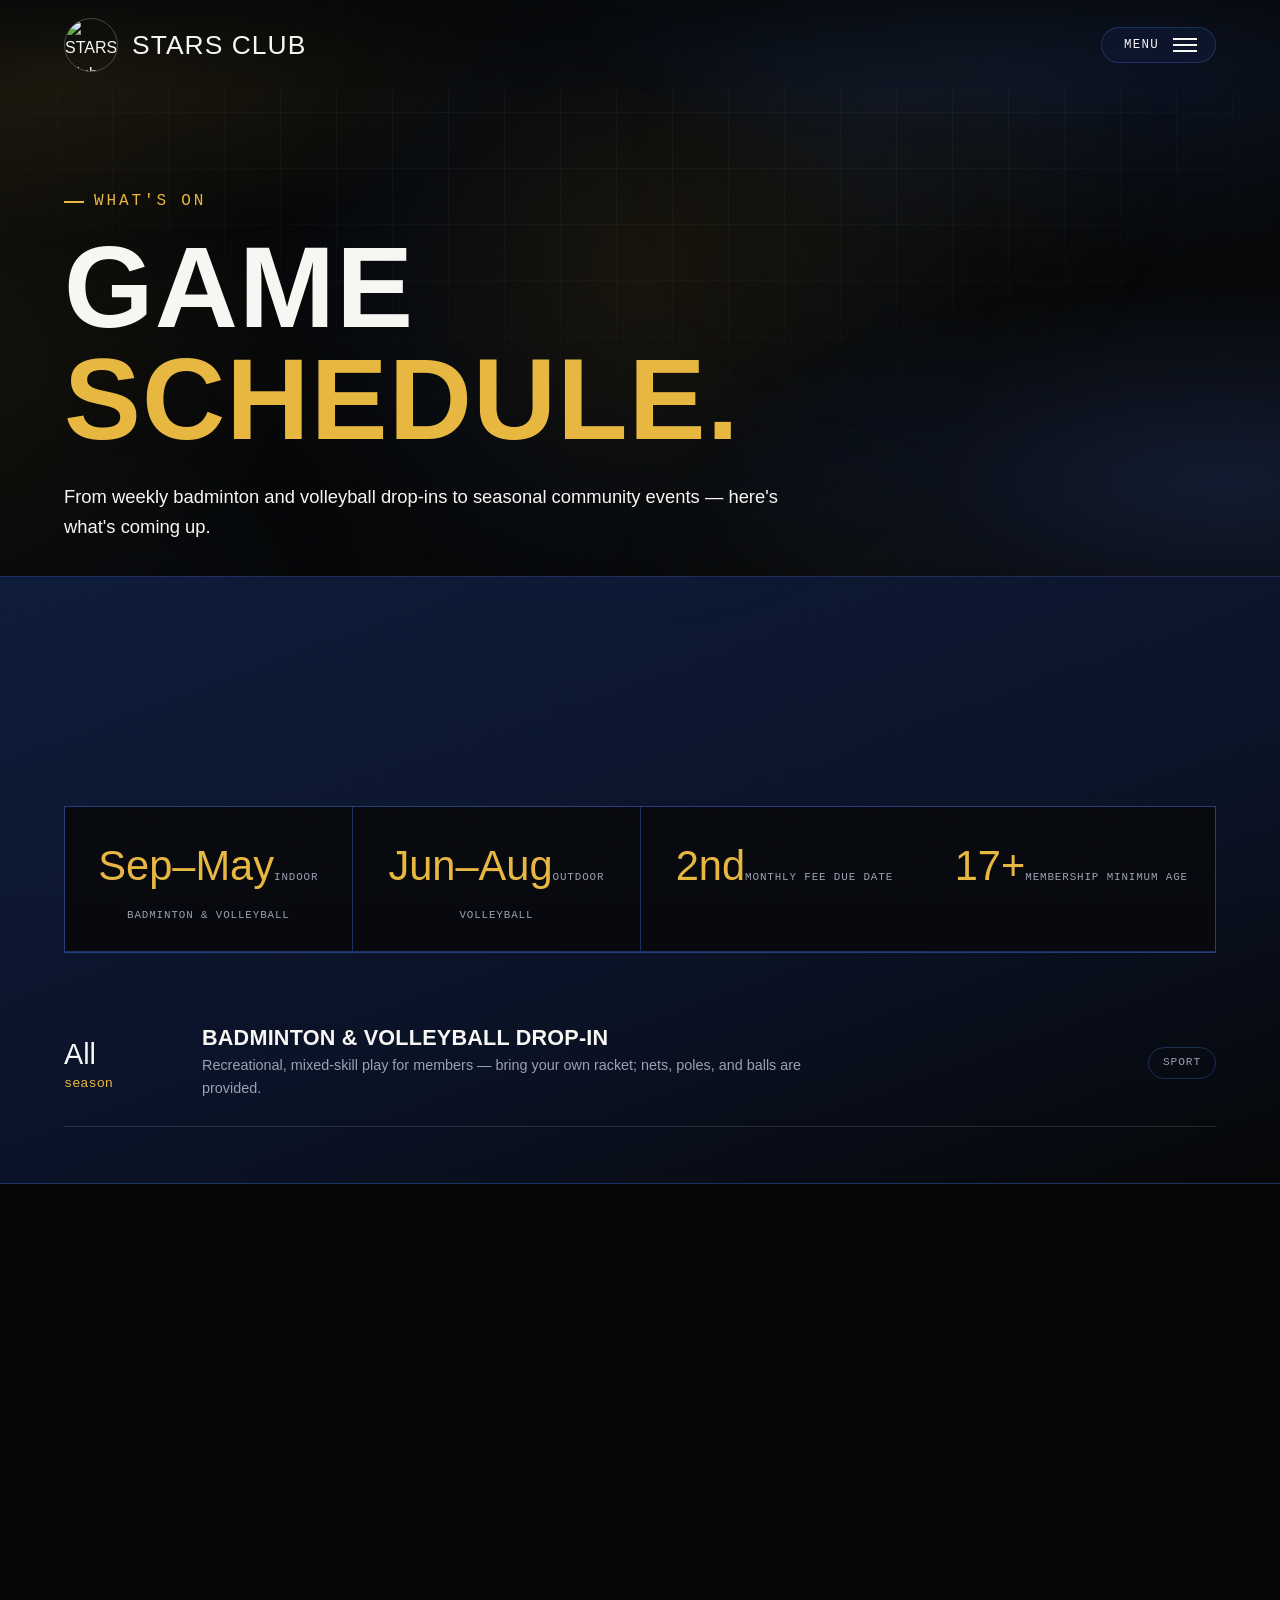
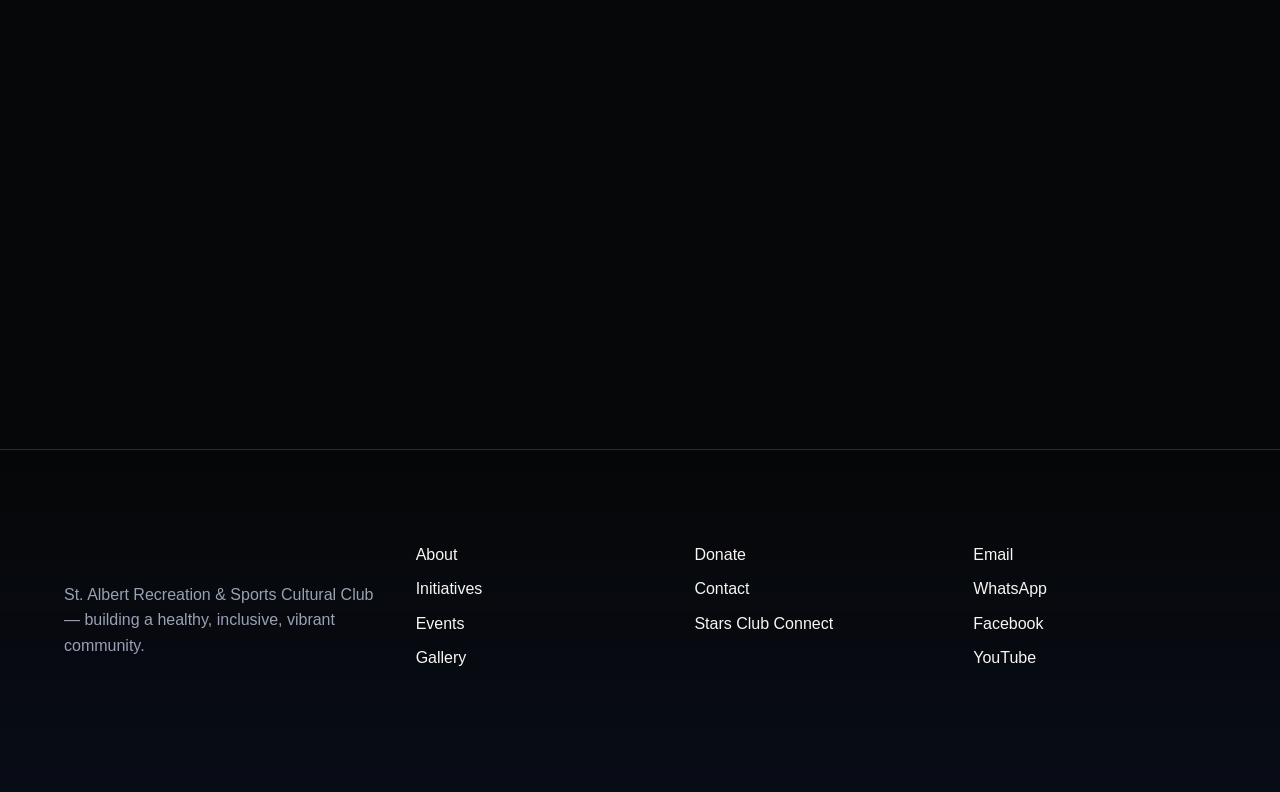
==== events.html @ dd46bbe1 "Initial commit" ====
﻿<!DOCTYPE html>
<html lang="en">

<head>
  <meta charset="UTF-8" />
  <meta name="viewport" content="width=device-width, initial-scale=1.0" />
  <!-- ── Security headers ──────────────────────────────────── -->
  <meta http-equiv="Content-Security-Policy"
    content="default-src 'self';
             script-src 'self' https://cdn.jsdelivr.net;
             style-src 'self' 'unsafe-inline' https://fonts.googleapis.com;
             font-src https://fonts.gstatic.com;
             img-src 'self' data: https://static.wixstatic.com https://lh3.googleusercontent.com https://drive.google.com https://*.googleusercontent.com;
             connect-src 'self' https://docs.google.com https://formspree.io;
             frame-src 'none';
             frame-ancestors 'none';
             base-uri 'self';
             form-action 'self' https://formspree.io;">
  <meta http-equiv="X-Frame-Options" content="DENY">
  <meta name="referrer" content="strict-origin-when-cross-origin">
  <!-- ─────────────────────────────────────────────────────── -->

  <title>Events — STARS Club</title>
  <link rel="preconnect" href="https://fonts.googleapis.com">
  <link rel="preconnect" href="https://fonts.gstatic.com" crossorigin>
  <link
    href="https://fonts.googleapis.com/css2?family=Big+Shoulders+Display:wght@600;700;800&family=Inter:wght@400;500;600&family=JetBrains+Mono:wght@400;500&display=swap"
    rel="stylesheet">
  <link rel="icon" type="image/png"
    href="https://static.wixstatic.com/media/9c6945_8895c32d035f41459816a5f707f67765~mv2.png">
  <link rel="stylesheet" href="css/style.css">
</head>

<body>

  <div class="page-transition-overlay"></div>
  <div class="page-curtain"></div>
  <div class="floating-orbs">
    <div class="orb orb--1"></div>
    <div class="orb orb--2"></div>
    <div class="orb orb--3"></div>
  </div>
  <div class="grain-overlay"></div>
  <div class="cursor-spotlight"></div>
  <div class="scroll-progress"></div>
  <div class="cursor-dot"></div>
  <button class="back-to-top" aria-label="Back to top">↑</button>

  <header class="site-header">
    <a href="index.html" class="brand">
      <img src="https://static.wixstatic.com/media/9c6945_8895c32d035f41459816a5f707f67765~mv2.png"
        alt="STARS Club logo">
      <span class="word">STARS CLUB</span>
    </a>
    <button class="menu-toggle" aria-label="Open menu">
      Menu
      <span class="burger"><span></span><span></span><span></span></span>
    </button>
  </header>

  <nav class="nav-overlay">
  <ul class="nav-list">
    <li><a href="index.html">Home</a></li>
    <li><a href="about.html">About</a></li>
    <li><a href="initiatives.html">Initiatives</a></li>
    <li><a href="donate.html">Donate</a></li>
    <li><a href="events.html">Events</a></li>
    <li><a href="gallery.html">Gallery</a></li>
    <li><a href="contact.html">Contact</a></li>
  </ul>
  <div class="nav-meta">
    <a href="mailto:info@starsclub.ca">info@starsclub.ca</a>
    <a href="tel:+15874085168">+1 587 408 5168</a>
    <a href="https://www.facebook.com/profile.php?id=61584946760183" target="_blank" rel="noopener noreferrer">Facebook</a>
    <a href="https://www.youtube.com/@St.AlbertRecreationSportsCultu" target="_blank" rel="noopener noreferrer">YouTube</a>
  </div>
  <div class="brand-mark">
    <img src="https://static.wixstatic.com/media/9c6945_8895c32d035f41459816a5f707f67765~mv2.png" alt="STARS Club logo">
    <span class="eyebrow">St. Albert, Alberta</span>
  </div>
</nav>

  <main>
    <section class="hero hero--inner" data-label="What's on">
      <canvas class="hero-canvas" data-density="0.5"></canvas>
      <img class="hero-watermark is-logo"
        src="https://static.wixstatic.com/media/9c6945_8895c32d035f41459816a5f707f67765~mv2.png" alt="">
      <div class="hero-content">
        <span class="eyebrow">What's on</span>
        <h1><span class="line">Game</span><span class="line accent-text">schedule.</span></h1>
        <p class="lead">From weekly badminton and volleyball drop-ins to seasonal community events — here's what's
          coming up.</p>
      </div>
    </section>

    <section class="bg-elev tight" data-label="Upcoming">
      <div class="section-head reveal">
        <span class="eyebrow">Upcoming</span>
        <h2>Mark your calendar.</h2>
        <a href="https://4ac7b064-e949-4015-a74d-6b36f08e4e99.filesusr.com/ugd/9c6945_e99103ea51984dc1bb5b4daa3bb9b5dc.pdf"
          target="_blank" rel="noopener noreferrer" class="btn">Full schedule (PDF) <span class="arrow">→</span></a>
      </div>
      
      <div class="countdown-strip reveal-stagger">
        <div class="cd-box"><span class="cd-num">Sep–May</span><span class="cd-label">Indoor badminton &amp;
            volleyball</span></div>
        <div class="cd-box"><span class="cd-num">Jun–Aug</span><span class="cd-label">Outdoor volleyball</span></div>
        <div class="cd-box"><span class="cd-num">2nd</span><span class="cd-label">Monthly fee due date</span></div>
        <div class="cd-box"><span class="cd-num">17+</span><span class="cd-label">Membership minimum age</span></div>
      </div>

      <div class="inner" style="margin-top:48px;">
        <!--
        EVENTS ARE LOADED FROM A GOOGLE SHEET — edit the sheet, the site updates.
        See README.md "Editable events spreadsheet" section for full setup steps.
        Sheet columns (in order): DateBig | DateSmall | Title | Description | Category
      -->
        <div id="events-list" class="reveal-stagger">
          <div class="event-row">
            <div class="event-date"><span class="day">All</span>season</div>
            <div>
              <h3>Badminton &amp; Volleyball Drop-In</h3>
              <p>Recreational, mixed-skill play for members — bring your own racket; nets, poles, and balls are
                provided.</p>
            </div>
            <span class="event-tag">Sport</span>
          </div>
        </div>
        <p id="events-status" class="form-status" style="margin-top:18px;"></p>
      </div>

    </section>

    <section data-label="Stay in the loop">
      <div class="split">
        <div class="media-frame media-reveal tilt reveal">
          <img src="https://static.wixstatic.com/media/9c6945_187c951853fb4963a025508d4b4616e0~mv2.jpeg"
            alt="STARS Club sports event">
        </div>
        <div class="reveal">
          <span class="eyebrow">Stay in the loop</span>
          <h2 style="margin-top:18px;">Never miss<br>a game.</h2>
          <p style="margin-top:20px;" class="lead">Fees, schedules, and registration details are published as they're
            confirmed — check the full schedule or follow us on Facebook for live updates.</p>
          <div style="margin-top:28px; display:flex; gap:16px; flex-wrap:wrap;">
            <a href="about.html#fees" class="btn btn-solid">See fees &amp; membership <span class="arrow">→</span></a>
            <a href="https://www.facebook.com/profile.php?id=61584946760183" target="_blank" rel="noopener noreferrer"
              class="btn">Follow on Facebook <span class="arrow">→</span></a>
          </div>
        </div>
      </div>
    </section>
  </main>

  <footer>
    <div class="footer-grid">
      <div>
        <div class="brand footer-reveal" style="margin-bottom:14px;">
          <img src="https://static.wixstatic.com/media/9c6945_8895c32d035f41459816a5f707f67765~mv2.png"
            alt="STARS Club logo">
          <span class="word">STARS CLUB</span>
        </div>
        <p>St. Albert Recreation &amp; Sports Cultural Club — building a healthy, inclusive, vibrant community.</p>
      </div>
      <div>
        <h4 class="footer-reveal">Site</h4>
        <ul>
          <li><a href="about.html">About</a></li>
          <li><a href="initiatives.html">Initiatives</a></li>
          <li><a href="events.html">Events</a></li>
          <li><a href="gallery.html">Gallery</a></li>
        </ul>
      </div>
      <div>
        <h4 class="footer-reveal">Get involved</h4>
        <ul>
          <li><a href="donate.html">Donate</a></li>
          <li><a href="contact.html">Contact</a></li>
          <li><a href="https://stars-club-link.base44.app" target="_blank" rel="noopener noreferrer">Stars Club Connect</a></li>
        </ul>
      </div>
      <div>
        <h4 class="footer-reveal">Connect</h4>
        <ul>
          <li><a href="mailto:info@starsclub.ca">Email</a></li>
          <li><a href="tel:+15874085168">WhatsApp</a></li>
          <li><a href="https://www.facebook.com/profile.php?id=61584946760183" target="_blank"
              rel="noopener">Facebook</a></li>
          <li><a href="https://www.youtube.com/@St.AlbertRecreationSportsCultu" target="_blank"
              rel="noopener">YouTube</a></li>
        </ul>
      </div>
    </div>
    <div class="footer-bottom footer-reveal">
      <span>© 2026 St. Albert Recreation &amp; Sports Cultural Club</span>
      <span>St. Albert, Alberta, Canada</span>
    </div>
  </footer>

  <script>
    // Paste your published Google Sheet CSV link below (see README.md → "Editable events spreadsheet").
    // Leave as-is to keep showing the fallback event row above.
    window.STARS_EVENTS_SHEET_URL = "https://docs.google.com/spreadsheets/d/e/2PACX-1vQun-96yXEDEwGLpaXIphYFyGJnyQ2bVt5nSdj1aZ6SAVTwkXtxc_KsiTAFc85SZOnJFDtn1hUgkBwR/pub?gid=1237790182&single=true&output=csv";
  </script>
  <script src="https://cdn.jsdelivr.net/npm/gsap@3.12.5/dist/gsap.min.js" integrity="sha384-g4NTh/Iv5PPU4xPyhEWqPcwtNXOvdaDI8LLnyYfyNZOjKJeYQyjzQ9X5275eBjpt" crossorigin="anonymous"></script>
  <script src="https://cdn.jsdelivr.net/npm/gsap@3.12.5/dist/ScrollTrigger.min.js" integrity="sha384-Z3REaz79l2IaAZqJsSABtTbhjgOUYyV3p90XNnAPCSHg3EMTz1fouunq9WZRtj3d" crossorigin="anonymous"></script>
  <script src="js/main.js"></script>
</body>

</html>
---- css/style.css ----
/* ==========================================================================
   STARS CLUB — design tokens (black / white / navy / gold)
   Apple/Monogrid-inspired interactive overhaul v7 — GSAP edition
   ========================================================================== */
:root {
  --bg: #060708;
  --navy: #0e1b3a;
  --navy-2: #142a57;
  --navy-light: #2c4a8c;
  --white: #f7f6f2;
  --text: #f7f6f2;
  --text-muted: #9aa1b3;
  --accent: #e7b740;
  --accent-soft: #f3d589;
  --accent-dim: #7a5d20;
  --border: rgba(247, 246, 242, 0.12);
  --border-strong: rgba(247, 246, 242, 0.24);
  --border-navy: rgba(44, 74, 140, 0.55);

  --font-display: "Big Shoulders Display", sans-serif;
  --font-body: "Inter", sans-serif;
  --font-mono: "JetBrains Mono", monospace;

  --container: 1280px;
  --gutter: clamp(20px, 5vw, 64px);
  --ease: cubic-bezier(0.16, 1, 0.3, 1);
  --ease-smooth: cubic-bezier(0.25, 0.1, 0.25, 1);
  --ease-out-expo: cubic-bezier(0.19, 1, 0.22, 1);
}

* { margin: 0; padding: 0; box-sizing: border-box; }

html { scroll-behavior: smooth; }

@media (prefers-reduced-motion: reduce) {
  html { scroll-behavior: auto; }
  * { animation-duration: 0.001ms !important; animation-iteration-count: 1 !important; transition-duration: 0.001ms !important; }
}

body {
  background:
    radial-gradient(ellipse 900px 600px at 85% -10%, rgba(20, 42, 87, 0.55), transparent 60%),
    radial-gradient(ellipse 700px 500px at -10% 40%, rgba(231, 183, 64, 0.07), transparent 60%),
    var(--bg);
  background-attachment: fixed;
  color: var(--text);
  font-family: var(--font-body);
  font-size: 16px;
  line-height: 1.6;
  -webkit-font-smoothing: antialiased;
  overflow-x: hidden;
  position: relative;
}

body::before {
  content: "";
  position: fixed;
  inset: 0;
  z-index: 0;
  pointer-events: none;
  background-image:
    linear-gradient(rgba(247,246,242,0.035) 1px, transparent 1px),
    linear-gradient(90deg, rgba(247,246,242,0.035) 1px, transparent 1px);
  background-size: 56px 56px;
  mask-image: radial-gradient(ellipse 80% 60% at 50% 0%, black 40%, transparent 90%);
}

img { max-width: 100%; display: block; }
a { color: inherit; text-decoration: none; }
::selection { background: var(--accent); color: #1a1300; }
:focus-visible { outline: 2px solid var(--accent); outline-offset: 3px; }

.container { max-width: var(--container); margin: 0 auto; padding: 0 var(--gutter); }

.eyebrow {
  font-family: var(--font-mono);
  font-size: 1rem;
  letter-spacing: 0.18em;
  text-transform: uppercase;
  color: var(--accent);
  display: inline-flex;
  align-items: center;
  gap: 10px;
}
.eyebrow::before { content: ""; width: 20px; height: 2px; background: var(--accent); }

h1, h2, h3, h4 {
  font-family: var(--font-display);
  font-weight: 700;
  text-transform: uppercase;
  letter-spacing: 0.01em;
  line-height: 0.98;
}
h1 { font-size: clamp(3rem, 9vw, 7.5rem); }
h2 { font-size: clamp(2.2rem, 6vw, 4rem); }
h3 { font-size: clamp(1.4rem, 3vw, 2rem); }

p { color: var(--text-muted); max-width: 640px; }
p.lead { color: var(--text); font-size: 1.15rem; max-width: 720px; }

/* ==========================================================================
   Page Curtain — cinematic load reveal
   ========================================================================== */
.page-curtain {
  position: fixed;
  inset: 0;
  z-index: 10000;
  background: var(--bg);
  pointer-events: none;
  transform-origin: top;
  animation: curtainReveal 1.2s var(--ease-out-expo) 0.15s forwards;
}
.page-curtain::after {
  content: "";
  position: absolute;
  bottom: 0;
  left: 0;
  right: 0;
  height: 120px;
  background: linear-gradient(to top, var(--accent), transparent);
  opacity: 0.15;
}
@keyframes curtainReveal {
  0% { clip-path: inset(0 0 0 0); }
  100% { clip-path: inset(0 0 100% 0); }
}

/* ==========================================================================
   Floating ambient orbs
   ========================================================================== */
.floating-orbs {
  position: fixed;
  inset: 0;
  z-index: 0;
  pointer-events: none;
  overflow: hidden;
}
.orb {
  position: absolute;
  border-radius: 50%;
  filter: blur(80px);
  opacity: 0.06;
  will-change: transform;
  animation: orbFloat 20s ease-in-out infinite alternate;
}
.orb--1 {
  width: 500px; height: 500px;
  background: radial-gradient(circle, var(--accent), transparent 70%);
  top: -10%; right: 10%;
  animation-duration: 25s;
}
.orb--2 {
  width: 400px; height: 400px;
  background: radial-gradient(circle, var(--navy-light), transparent 70%);
  bottom: 10%; left: -5%;
  animation-duration: 30s;
  animation-delay: -5s;
}
.orb--3 {
  width: 350px; height: 350px;
  background: radial-gradient(circle, var(--accent-soft), transparent 70%);
  top: 50%; left: 50%;
  animation-duration: 22s;
  animation-delay: -10s;
}
@keyframes orbFloat {
  0% { transform: translate(0, 0) scale(1); }
  25% { transform: translate(30px, -40px) scale(1.1); }
  50% { transform: translate(-20px, 20px) scale(0.95); }
  75% { transform: translate(40px, 10px) scale(1.05); }
  100% { transform: translate(-10px, -30px) scale(1); }
}

/* ==========================================================================
   Buttons
   ========================================================================== */
.btn {
  font-family: var(--font-mono);
  font-size: 0.8rem;
  letter-spacing: 0.06em;
  text-transform: uppercase;
  display: inline-flex;
  align-items: center;
  gap: 12px;
  padding: 16px 28px;
  border: 1px solid var(--border-strong);
  border-radius: 999px;
  color: var(--text);
  position: relative;
  overflow: hidden;
  transition: border-color 0.3s var(--ease), color 0.3s var(--ease), transform 0.2s var(--ease), box-shadow 0.4s var(--ease);
  will-change: transform;
}
.btn::before {
  content: "";
  position: absolute;
  inset: 0;
  background: var(--accent);
  transform: translateY(101%);
  transition: transform 0.35s var(--ease);
  z-index: -1;
}
.btn:hover { color: #1a1300; border-color: var(--accent); box-shadow: 0 0 30px rgba(231, 183, 64, 0.15); }
.btn:hover::before { transform: translateY(0); }
.btn .arrow { transition: transform 0.3s var(--ease); }
.btn:hover .arrow { transform: translateX(4px); }

.btn-solid { background: var(--accent); color: #1a1300; border-color: var(--accent); }
.btn-solid::before { background: var(--white); }
.btn-solid:hover { color: var(--bg); }

.btn-navy { background: var(--navy-2); border-color: var(--navy-light); color: var(--white); }
.btn-navy::before { background: var(--accent); }
.btn-navy:hover { color: #1a1300; border-color: var(--accent); }

/* ==========================================================================
   Scroll progress bar
   ========================================================================== */
.scroll-progress {
  position: fixed;
  top: 0; left: 0;
  height: 3px;
  width: 0%;
  background: linear-gradient(90deg, var(--navy-light), var(--accent));
  z-index: 200;
  transition: width 0.1s linear;
}

/* ==========================================================================
   Header / nav
   ========================================================================== */
.site-header {
  position: fixed;
  top: 0; left: 0; right: 0;
  z-index: 100;
  display: flex;
  align-items: center;
  justify-content: space-between;
  padding: 18px var(--gutter);
  background: linear-gradient(to bottom, rgba(6,7,8,0.75), transparent);
  backdrop-filter: blur(6px);
}

.brand { display: flex; align-items: center; gap: 14px; }
.brand img {
  width: 54px; height: 54px;
  border-radius: 50%;
  border: 1px solid var(--border-strong);
  transition: transform 0.6s var(--ease), border-color 0.3s var(--ease);
}
.brand:hover img { transform: rotate(25deg); border-color: var(--accent); }
.brand .word {
  font-family: var(--font-display);
  font-size: 1.65rem;
  letter-spacing: 0.04em;
  display: flex;
  align-items: baseline;
  gap: 6px;
}
.brand .dot { color: var(--accent); }

.menu-toggle {
  font-family: var(--font-mono);
  font-size: 0.78rem;
  letter-spacing: 0.1em;
  text-transform: uppercase;
  background: rgba(14,27,58,0.5);
  border: 1px solid var(--border-navy);
  border-radius: 999px;
  color: var(--text);
  display: flex;
  align-items: center;
  gap: 14px;
  cursor: pointer;
  padding: 10px 18px 10px 22px;
  transition: border-color 0.3s var(--ease), background 0.3s var(--ease);
}
.menu-toggle:hover { border-color: var(--accent); background: rgba(231,183,64,0.08); }
.menu-toggle .burger { width: 24px; height: 14px; position: relative; }
.menu-toggle .burger span {
  position: absolute; left: 0; width: 100%; height: 1.5px;
  background: var(--text);
  transition: transform 0.35s var(--ease), opacity 0.3s var(--ease), top 0.3s var(--ease);
}
.menu-toggle .burger span:nth-child(1) { top: 0; }
.menu-toggle .burger span:nth-child(2) { top: 6px; }
.menu-toggle .burger span:nth-child(3) { top: 12px; }
.nav-open .menu-toggle .burger span:nth-child(1) { top: 6px; transform: rotate(45deg); }
.nav-open .menu-toggle .burger span:nth-child(2) { opacity: 0; }
.nav-open .menu-toggle .burger span:nth-child(3) { top: 6px; transform: rotate(-45deg); }

.nav-overlay {
  position: fixed;
  inset: 0;
  z-index: 90;
  background:
    radial-gradient(ellipse 800px 600px at 80% 0%, rgba(44,74,140,0.4), transparent 60%),
    var(--bg);
  display: flex;
  flex-direction: column;
  justify-content: center;
  padding: var(--gutter);
  clip-path: circle(0% at calc(100% - 50px) 50px);
  transition: clip-path 0.6s var(--ease);
  pointer-events: none;
}
.nav-open .nav-overlay { clip-path: circle(150% at calc(100% - 50px) 50px); pointer-events: auto; }

.nav-overlay .brand-mark {
  position: absolute;
  bottom: var(--gutter);
  left: var(--gutter);
  display: flex;
  align-items: center;
  gap: 14px;
  opacity: 0;
  transition: opacity 0.5s var(--ease) 0.3s;
}
.nav-open .nav-overlay .brand-mark { opacity: 0.7; }
.nav-overlay .brand-mark img { width: 54px; height: 54px; border-radius: 50%; border: 1px solid var(--border-navy); }

.nav-list { list-style: none; }
.nav-list li { overflow: hidden; }
.nav-list a {
  font-family: var(--font-display);
  font-size: clamp(2.2rem, 7.5vw, 5rem);
  text-transform: uppercase;
  display: inline-flex;
  align-items: center;
  gap: 20px;
  padding: 5px 0;
  color: var(--text-muted);
  transform: translateY(110%);
  transition: transform 0.55s var(--ease), color 0.3s var(--ease);
  position: relative;
}
/* Smooth underline wipe on nav hover */
.nav-list a::after {
  content: "";
  position: absolute;
  bottom: 0;
  left: 0;
  width: 100%;
  height: 3px;
  background: var(--accent);
  transform: scaleX(0);
  transform-origin: left;
  transition: transform 0.4s var(--ease);
}
.nav-list a:hover::after { transform: scaleX(1); }
.nav-open .nav-list a { transform: translateY(0); }
.nav-list a:hover, .nav-list a.active { color: var(--accent); }
.nav-list a .num { font-family: var(--font-mono); font-size: 0.85rem; color: var(--navy-light); }
.nav-list li:nth-child(1) a { transition-delay: 0.05s; }
.nav-list li:nth-child(2) a { transition-delay: 0.1s; }
.nav-list li:nth-child(3) a { transition-delay: 0.15s; }
.nav-list li:nth-child(4) a { transition-delay: 0.2s; }
.nav-list li:nth-child(5) a { transition-delay: 0.25s; }
.nav-list li:nth-child(6) a { transition-delay: 0.3s; }
.nav-list li:nth-child(7) a { transition-delay: 0.35s; }

.nav-meta {
  margin-top: 40px;
  display: flex;
  flex-wrap: wrap;
  gap: 30px;
  font-family: var(--font-mono);
  font-size: 0.8rem;
  color: var(--text-muted);
  opacity: 0;
  transition: opacity 0.4s var(--ease) 0.4s;
}
.nav-open .nav-meta { opacity: 1; }
.nav-meta a:hover { color: var(--accent); }

/* ==========================================================================
   Hero / canvas
   ========================================================================== */
.hero {
  position: relative;
  min-height: 100vh;
  display: flex;
  flex-direction: column;
  justify-content: center;
  padding: 130px var(--gutter) 0;
  overflow: hidden;
}
.hero.hero--inner { min-height: 64vh; padding-top: 150px; }

.hero::before {
  content: ""; position: absolute; inset: -10%; z-index: 0; pointer-events: none;
  background:
    radial-gradient(46% 38% at 12% 18%, rgba(231,183,64,0.10), transparent 70%),
    radial-gradient(50% 42% at 88% 78%, rgba(44,74,140,0.30), transparent 70%),
    radial-gradient(38% 30% at 70% 8%, rgba(20,42,87,0.28), transparent 70%);
  animation: meshDrift 26s ease-in-out infinite alternate;
}
@keyframes meshDrift {
  0% { transform: translate3d(0,0,0) scale(1); }
  100% { transform: translate3d(-2%, 1.5%, 0) scale(1.04); }
}
@media (prefers-reduced-motion: reduce) { .hero::before { animation: none; } }

.hero-canvas { position: absolute; inset: 0; z-index: 0; opacity: 0.95; cursor: pointer; }

.hero-watermark {
  position: absolute;
  right: -6%;
  top: 50%;
  transform: translateY(-50%);
  width: 56vw;
  max-width: 760px;
  opacity: 0.06;
  z-index: 0;
  filter: grayscale(100%);
  pointer-events: none;
  will-change: transform;
}

.hero-content { position: relative; z-index: 2; }
.hero h1 { margin: 16px 0 26px; }
.hero h1 .line { display: block; }
.hero h1 .accent-text { color: var(--accent); }

/* Hero text cinematic entrance */
.hero-content .eyebrow,
.hero-content .lead {
  opacity: 0;
  transform: translateY(30px);
  animation: heroFadeIn 1s var(--ease-out-expo) forwards;
}
.hero-content .eyebrow { animation-delay: 0.8s; }
.hero h1 .line {
  opacity: 0;
  transform: translateY(60px) skewY(2deg);
  animation: heroLineIn 1.1s var(--ease-out-expo) forwards;
}
.hero h1 .line:nth-child(1) { animation-delay: 1s; }
.hero h1 .line:nth-child(2) { animation-delay: 1.15s; }
.hero h1 .line:nth-child(3) { animation-delay: 1.3s; }
.hero-content .lead { animation-delay: 1.5s; }

@keyframes heroFadeIn {
  to { opacity: 1; transform: translateY(0); }
}
@keyframes heroLineIn {
  to { opacity: 1; transform: translateY(0) skewY(0deg); }
}

.hero-foot {
  position: relative;
  z-index: 2;
  display: flex;
  justify-content: space-between;
  align-items: flex-end;
  flex-wrap: wrap;
  gap: 24px;
  margin-top: 36px;
  padding-bottom: 32px;
  opacity: 0;
  animation: heroFadeIn 1s var(--ease-out-expo) 1.7s forwards;
}

/* ── Hero action button group ─────────────────────────────── */
.hero-action-group {
  display: flex;
  flex-direction: column;
  gap: 14px;
}

.hero-actions {
  display: flex;
  flex-wrap: wrap;
  gap: 12px;
  align-items: center;
}

@media (max-width: 600px) {
  .hero-actions {
    flex-direction: column;
    align-items: stretch;
  }
}

.scroll-cue {
  font-family: var(--font-mono);
  font-size: 0.72rem;
  letter-spacing: 0.14em;
  text-transform: uppercase;
  color: var(--text-muted);
  display: flex;
  align-items: center;
  gap: 10px;
}
.scroll-cue .line-anim {
  width: 1px; height: 32px;
  background: linear-gradient(to bottom, var(--accent), transparent);
  animation: scrollPulse 1.8s var(--ease) infinite;
}
@keyframes scrollPulse {
  0% { transform: scaleY(0); transform-origin: top; }
  50% { transform: scaleY(1); transform-origin: top; }
  50.1% { transform-origin: bottom; }
  100% { transform: scaleY(0); transform-origin: bottom; }
}

.hero-stat-strip {
  position: relative;
  z-index: 2;
  display: grid;
  grid-template-columns: repeat(4, 1fr);
  border-top: 1px solid var(--border);
  background: rgba(14, 27, 58, 0.35);
  backdrop-filter: blur(4px);
}
@media (max-width: 760px) { .hero-stat-strip { grid-template-columns: repeat(2, 1fr); } }
.hero-stat-strip .stat { border-right: 1px solid var(--border); border-left: none; padding: 22px var(--gutter); }
.hero-stat-strip .stat:last-child { border-right: none; }

/* ==========================================================================
   Sections / general layout
   ========================================================================== */
section { position: relative; padding: 90px var(--gutter); }
section.tight { padding: 56px var(--gutter); }
.section-head {
  display: flex;
  justify-content: space-between;
  align-items: flex-end;
  flex-wrap: wrap;
  gap: 24px;
  margin-bottom: 48px;
  max-width: var(--container);
  margin-inline: auto;
}
.section-head h2 { max-width: 720px; }

.bg-elev {
  background: linear-gradient(160deg, var(--navy) 0%, #0a1226 60%, var(--bg) 100%);
  border-top: 1px solid var(--border-navy);
  border-bottom: 1px solid var(--border-navy);
}

.divider { max-width: var(--container); margin: 0 auto; border: none; border-top: 1px solid var(--border); }
.inner { max-width: var(--container); margin: 0 auto; }

/* ==========================================================================
   Apple-style scroll reveal — scale + fade
   ========================================================================== */
.reveal {
  opacity: 0;
  transform: translateY(50px) scale(0.97);
  transition: opacity 1s var(--ease-out-expo), transform 1s var(--ease-out-expo);
}
.reveal.is-visible {
  opacity: 1;
  transform: translateY(0) scale(1);
}
.reveal-stagger > * { transition-delay: calc(var(--i, 0) * 100ms); }

/* Heading word-by-word reveal */
.word-reveal .word-wrap {
  display: inline-block;
  overflow: hidden;
  vertical-align: bottom;
}
.word-reveal .word-inner {
  display: inline-block;
  transform: translateY(110%);
  transition: transform 0.8s var(--ease-out-expo);
}
.word-reveal.is-visible .word-inner {
  transform: translateY(0);
}

/* ==========================================================================
   Image clip-path reveal
   ========================================================================== */
.media-reveal {
  clip-path: inset(100% 0 0 0);
  transition: clip-path 1.2s var(--ease-out-expo);
}
.media-reveal.is-revealed {
  clip-path: inset(0 0 0 0);
}

/* ==========================================================================
   Parallax scroll layer
   ========================================================================== */
[data-parallax] {
  will-change: transform;
  transition: transform 0.1s linear;
}

/* ==========================================================================
   Stat strip / counters
   ========================================================================== */
.stat-strip {
  display: grid;
  grid-template-columns: repeat(auto-fit, minmax(160px, 1fr));
  gap: 36px;
  max-width: var(--container);
  margin: 0 auto;
}
.stat { border-left: 1px solid var(--border-navy); padding-left: 20px; }
.stat .num {
  font-family: var(--font-display);
  font-size: clamp(2.4rem, 5vw, 3.6rem);
  color: var(--accent);
  line-height: 1;
  display: inline-flex;
}
.stat .label {
  font-family: var(--font-mono);
  font-size: 0.75rem;
  text-transform: uppercase;
  letter-spacing: 0.08em;
  color: var(--text-muted);
  margin-top: 8px;
  display: block;
}

/* ==========================================================================
   Cards — with hover glow
   ========================================================================== */
.grid {
  display: grid;
  grid-template-columns: repeat(3, 1fr);
  gap: 1px;
  background: var(--border-navy);
  max-width: var(--container);
  margin: 0 auto;
  border: 1px solid var(--border-navy);
}
.grid.cols-4 { grid-template-columns: repeat(4, 1fr); }
@media (max-width: 1000px) { .grid.cols-4 { grid-template-columns: repeat(2, 1fr); } }
@media (max-width: 900px) { .grid { grid-template-columns: repeat(2, 1fr); } }
@media (max-width: 600px) { .grid, .grid.cols-4 { grid-template-columns: 1fr; } }

.card {
  background: #07090e;
  padding: 36px 30px;
  position: relative;
  transition: background 0.4s var(--ease), transform 0.25s var(--ease);
  transform-style: preserve-3d;
  will-change: transform;
  overflow: hidden;
}
/* Cursor-following glow effect */
.card::after {
  content: "";
  position: absolute;
  width: 300px;
  height: 300px;
  border-radius: 50%;
  background: radial-gradient(circle, rgba(231, 183, 64, 0.12), transparent 70%);
  pointer-events: none;
  transform: translate(-50%, -50%);
  opacity: 0;
  transition: opacity 0.4s ease;
  left: var(--glow-x, 50%);
  top: var(--glow-y, 50%);
}
.card:hover::after { opacity: 1; }
.card:hover { background: var(--navy); }
.card .glyph {
  font-size: 1.6rem;
  color: var(--accent);
  display: block;
  margin-bottom: 18px;
}
.card .tag {
  font-family: var(--font-mono);
  font-size: 0.7rem;
  letter-spacing: 0.1em;
  text-transform: uppercase;
  color: var(--accent);
  background: rgba(231, 183, 64, 0.1);
  border: 1px solid rgba(231, 183, 64, 0.4);
  padding: 4px 10px;
  border-radius: 999px;
  display: inline-block;
  margin-bottom: 20px;
}
.card h3 { margin-bottom: 12px; font-size: 1.25rem; }
.card p { font-size: 0.94rem; }

/* ==========================================================================
   Image / split layout
   ========================================================================== */
.split { display: grid; grid-template-columns: 1fr 1fr; gap: 56px; align-items: center; max-width: var(--container); margin: 0 auto; }
@media (max-width: 860px) { .split { grid-template-columns: 1fr; gap: 32px; } }

.media-frame { position: relative; aspect-ratio: 4/5; overflow: hidden; border: 1px solid var(--border-navy); }
.media-frame img {
  width: 100%; height: 100%; object-fit: cover;
  transition: transform 1.2s var(--ease);
  filter: grayscale(20%) contrast(1.08) saturate(0.9);
}
.media-frame:hover img { transform: scale(1.06); }
.media-frame.wide { aspect-ratio: 16/10; }
.media-frame .frame-corner {
  position: absolute; width: 18px; height: 18px;
  border-color: var(--accent); opacity: 0.8;
}
.media-frame .frame-corner.tl { top: 10px; left: 10px; border-top: 2px solid var(--accent); border-left: 2px solid var(--accent); }
.media-frame .frame-corner.br { bottom: 10px; right: 10px; border-bottom: 2px solid var(--accent); border-right: 2px solid var(--accent); }

.media-collage { display: grid; grid-template-columns: 1.2fr 1fr; grid-template-rows: 1fr 1fr; gap: 14px; max-width: var(--container); margin: 0 auto; height: 460px; }
.media-collage .media-frame:first-child { grid-row: 1 / 3; aspect-ratio: auto; height: 100%; }
.media-collage .media-frame { aspect-ratio: auto; height: 100%; }
@media (max-width: 760px) { .media-collage { grid-template-columns: 1fr; grid-template-rows: auto; height: auto; } .media-collage .media-frame, .media-collage .media-frame:first-child { height: 220px; } }

/* ==========================================================================
   Marquee — with 3D perspective on scroll
   ========================================================================== */
.marquee {
  border-top: 1px solid var(--border-navy);
  border-bottom: 1px solid var(--border-navy);
  overflow: hidden;
  padding: 18px 0;
  white-space: nowrap;
  background: rgba(14,27,58,0.25);
  transition: transform 0.3s ease;
  will-change: transform;
}
.marquee-track { display: inline-flex; gap: 44px; animation: marquee 24s linear infinite; }
@media (prefers-reduced-motion: reduce) { .marquee-track { animation: none; } }
.marquee-track span { font-family: var(--font-mono); font-size: 0.85rem; letter-spacing: 0.1em; text-transform: uppercase; color: var(--text-muted); display: inline-flex; align-items: center; gap: 44px; }
.marquee-track span::after { content: "✦"; color: var(--accent); }
@keyframes marquee { from { transform: translateX(0); } to { transform: translateX(-50%); } }

/* ==========================================================================
   Quote block — cinematic zoom on scroll
   ========================================================================== */
.quote-block {
  max-width: var(--container);
  margin: 0 auto;
  border-left: 3px solid var(--accent);
  padding: 8px 0 8px 32px;
  position: relative;
  transform: scale(0.92);
  opacity: 0;
  transition: transform 1.2s var(--ease-out-expo), opacity 1s var(--ease-out-expo);
}
.quote-block.is-visible {
  transform: scale(1);
  opacity: 1;
}
.quote-block .mark { position: absolute; left: -6px; top: -22px; font-family: var(--font-display); font-size: 5rem; color: var(--navy-light); line-height: 1; }
.quote-block p.lead { font-size: clamp(1.3rem, 2.6vw, 1.9rem); font-family: var(--font-display); text-transform: none; letter-spacing: 0; font-weight: 600; }
.quote-block .cite { margin-top: 18px; font-family: var(--font-mono); font-size: 0.78rem; color: var(--text-muted); text-transform: uppercase; letter-spacing: 0.08em; }

/* ==========================================================================
   Gallery
   ========================================================================== */
.gallery-filters { display: flex; gap: 12px; flex-wrap: wrap; margin-bottom: 36px; max-width: var(--container); margin-inline: auto; }
.filter-btn {
  font-family: var(--font-mono); font-size: 0.75rem; text-transform: uppercase; letter-spacing: 0.08em;
  border: 1px solid var(--border-navy); background: transparent; color: var(--text-muted);
  padding: 9px 18px; border-radius: 999px; cursor: pointer; transition: all 0.3s var(--ease);
}
.filter-btn:hover { border-color: var(--accent); color: var(--text); }
.filter-btn.active { background: var(--accent); color: #1a1300; border-color: var(--accent); }

.gallery-grid { display: grid; grid-template-columns: repeat(4, 1fr); gap: 12px; max-width: var(--container); margin: 0 auto; }
@media (max-width: 900px) { .gallery-grid { grid-template-columns: repeat(2, 1fr); } }
.gallery-item {
  position: relative; overflow: hidden; aspect-ratio: 1/1; cursor: pointer; border: 1px solid var(--border-navy);
  transition: opacity 0.4s var(--ease), transform 0.4s var(--ease);
  /* Stagger entrance for gallery items */
  opacity: 0;
  transform: translateY(40px) scale(0.95);
}
.gallery-item.is-visible {
  opacity: 1;
  transform: translateY(0) scale(1);
}
.gallery-item.is-hidden { display: none; }
.gallery-item.tall { aspect-ratio: 1/1.3; grid-row: span 2; }
.gallery-item img { width: 100%; height: 100%; object-fit: cover; transition: transform 0.6s var(--ease), filter 0.4s var(--ease); filter: grayscale(45%) brightness(0.82); }
.gallery-item:hover img { transform: scale(1.08); filter: grayscale(0%) brightness(1); }
.gallery-item .gi-caption {
  position: absolute; left: 0; right: 0; bottom: 0; padding: 14px;
  font-family: var(--font-mono); font-size: 0.7rem; letter-spacing: 0.06em; text-transform: uppercase;
  background: linear-gradient(to top, rgba(6,7,8,0.9), transparent);
  color: var(--text); opacity: 0; transform: translateY(8px);
  transition: opacity 0.3s var(--ease), transform 0.3s var(--ease);
}
.gallery-item:hover .gi-caption { opacity: 1; transform: translateY(0); }
.gallery-item::after {
  content: "+"; position: absolute; top: 14px; right: 14px;
  font-family: var(--font-mono); color: var(--text);
  background: rgba(14,27,58,0.7); border: 1px solid var(--border-navy);
  width: 28px; height: 28px; border-radius: 50%;
  display: flex; align-items: center; justify-content: center;
  opacity: 0; transition: opacity 0.3s var(--ease);
}
.gallery-item:hover::after { opacity: 1; }

.lightbox {
  position: fixed; inset: 0; background: rgba(6,7,8,0.95); z-index: 200;
  display: flex; align-items: center; justify-content: center;
  opacity: 0; pointer-events: none; transition: opacity 0.3s var(--ease);
}
.lightbox.is-open { opacity: 1; pointer-events: auto; }
.lightbox img { max-width: 86vw; max-height: 82vh; object-fit: contain; border: 1px solid var(--border-strong); }
.lightbox-close {
  position: absolute; top: 28px; right: var(--gutter);
  font-family: var(--font-mono); background: none; border: 1px solid var(--border-strong);
  color: var(--text); padding: 10px 18px; border-radius: 999px;
  cursor: pointer; letter-spacing: 0.08em; text-transform: uppercase; font-size: 0.75rem;
}
.lightbox-nav {
  position: absolute; top: 50%; transform: translateY(-50%);
  background: none; border: 1px solid var(--border-strong);
  color: var(--text); width: 46px; height: 46px; border-radius: 50%;
  cursor: pointer; font-size: 1.1rem;
}
.lightbox-nav.prev { left: var(--gutter); }
.lightbox-nav.next { right: var(--gutter); }

/* ==========================================================================
   Events
   ========================================================================== */
.event-row {
  display: grid; grid-template-columns: 110px 1fr auto; gap: 28px; align-items: center;
  padding: 26px 0; border-bottom: 1px solid var(--border); transition: padding-left 0.35s var(--ease), border-color 0.3s var(--ease);
}
.event-row:hover { padding-left: 14px; border-color: var(--accent); }
.event-date { font-family: var(--font-mono); color: var(--accent); font-size: 0.85rem; line-height: 1.4; }
.event-date .day { font-size: 1.8rem; color: var(--text); display: block; font-family: var(--font-display); }
.event-row h3 { font-size: 1.35rem; margin-bottom: 6px; }
.event-row p { font-size: 0.9rem; margin: 0; }
.event-tag { font-family: var(--font-mono); font-size: 0.7rem; text-transform: uppercase; letter-spacing: 0.08em; color: var(--text-muted); border: 1px solid var(--border-navy); padding: 6px 14px; border-radius: 999px; white-space: nowrap; }
@media (max-width: 700px) { .event-row { grid-template-columns: 1fr; gap: 10px; } }

.countdown-strip { display: grid; grid-template-columns: repeat(4, 1fr); gap: 1px; background: var(--border-navy); max-width: var(--container); margin: 0 auto; border: 1px solid var(--border-navy); }
.countdown-strip .cd-box { background: #07090e; padding: 26px; text-align: center; }
.countdown-strip .cd-box .cd-num { font-family: var(--font-display); font-size: 2.6rem; color: var(--accent); }
.countdown-strip .cd-box .cd-label { font-family: var(--font-mono); font-size: 0.68rem; text-transform: uppercase; letter-spacing: 0.08em; color: var(--text-muted); }

/* ==========================================================================
   Progress / funding bar (Donate)
   ========================================================================== */
.fund-bar { max-width: var(--container); margin: 0 auto; }
.fund-bar .bar-track { height: 10px; border-radius: 999px; background: var(--navy); border: 1px solid var(--border-navy); overflow: hidden; }
.fund-bar .bar-fill { height: 100%; width: 0%; background: linear-gradient(90deg, var(--navy-light), var(--accent)); transition: width 1.4s var(--ease); border-radius: 999px; }
.fund-bar .bar-labels { display: flex; justify-content: space-between; margin-top: 12px; font-family: var(--font-mono); font-size: 0.78rem; color: var(--text-muted); }
.fund-bar .bar-labels .accent-text { color: var(--accent); }

/* ==========================================================================
   Accordion (FAQ)
   ========================================================================== */
.accordion { max-width: 100%; }
.accordion-item { border-bottom: 1px solid var(--border-navy); }
.accordion-trigger {
  width: 100%; display: flex; justify-content: space-between; align-items: center;
  background: none; border: none; color: var(--text); text-align: left;
  font-family: var(--font-display); font-size: 1.05rem; text-transform: uppercase;
  padding: 22px 0; cursor: pointer;
}
.accordion-trigger .plus { font-family: var(--font-mono); color: var(--accent); font-size: 1.3rem; transition: transform 0.3s var(--ease); }
.accordion-item.is-open .accordion-trigger .plus { transform: rotate(45deg); }
.accordion-panel { max-height: 0; overflow: hidden; transition: max-height 0.4s var(--ease); }
.accordion-panel p { padding-bottom: 22px; font-size: 0.95rem; }

/* ==========================================================================
   Forms
   ========================================================================== */
.form-grid { display: grid; grid-template-columns: 1fr 1fr; gap: 26px; max-width: 760px; }
.form-grid .full { grid-column: 1 / -1; }
@media (max-width: 600px) { .form-grid { grid-template-columns: 1fr; } }

.field { display: flex; flex-direction: column; gap: 9px; }
.field label { font-family: var(--font-mono); font-size: 0.72rem; text-transform: uppercase; letter-spacing: 0.1em; color: var(--text-muted); }
.field input, .field textarea, .field select {
  background: rgba(14,27,58,0.18); border: none; border-bottom: 1px solid var(--border-strong);
  color: var(--text); font-family: var(--font-body); font-size: 1rem; padding: 10px 8px;
  transition: border-color 0.3s var(--ease), background 0.3s var(--ease);
}
.field select option { background: var(--navy); color: var(--text); }
.field input:focus, .field textarea:focus, .field select:focus { border-color: var(--accent); outline: none; background: rgba(231,183,64,0.06); }
.field textarea { resize: vertical; min-height: 110px; }

.form-status { font-family: var(--font-mono); font-size: 0.85rem; margin-top: 18px; color: var(--accent); display: none; }
.form-status.is-shown { display: block; }

/* ==========================================================================
   Footer — rising from the dark with stagger
   ========================================================================== */
footer {
  position: relative;
  border-top: 1px solid var(--border-navy);
  padding: 64px var(--gutter) 30px;
  background: linear-gradient(180deg, transparent, rgba(14,27,58,0.3));
}
.footer-grid {
  display: grid;
  grid-template-columns: 1.3fr 1fr 1fr 1fr;
  gap: 36px;
  max-width: var(--container);
  margin: 0 auto 50px;
}
@media (max-width: 800px) { .footer-grid { grid-template-columns: 1fr 1fr; } }
.footer-grid .brand { margin-bottom: 14px; }
.footer-grid h4 { font-family: var(--font-mono); font-size: 0.75rem; letter-spacing: 0.1em; text-transform: uppercase; color: var(--text-muted); margin-bottom: 16px; }
.footer-grid ul { list-style: none; display: flex; flex-direction: column; gap: 9px; }
.footer-grid a:hover { color: var(--accent); }
.footer-bottom { display: flex; justify-content: space-between; flex-wrap: wrap; gap: 12px; max-width: var(--container); margin: 0 auto; font-family: var(--font-mono); font-size: 0.72rem; color: var(--text-muted); padding-top: 22px; border-top: 1px solid var(--border); }

/* Footer stagger entrance */
.footer-reveal { opacity: 0; transform: translateY(30px); transition: opacity 0.8s var(--ease-out-expo), transform 0.8s var(--ease-out-expo); }
.footer-reveal.is-visible { opacity: 1; transform: translateY(0); }
.footer-grid > div:nth-child(1) .footer-reveal { transition-delay: 0s; }
.footer-grid > div:nth-child(2) .footer-reveal { transition-delay: 0.1s; }
.footer-grid > div:nth-child(3) .footer-reveal { transition-delay: 0.2s; }
.footer-grid > div:nth-child(4) .footer-reveal { transition-delay: 0.3s; }

/* ==========================================================================
   Misc / floating controls
   ========================================================================== */
.tag-pill { font-family: var(--font-mono); font-size: 0.7rem; letter-spacing: 0.08em; text-transform: uppercase; border: 1px solid var(--border-navy); border-radius: 999px; padding: 6px 14px; color: var(--text-muted); transition: border-color 0.3s var(--ease), color 0.3s var(--ease); }
.tag-pill:hover { border-color: var(--accent); color: var(--accent); }

.cursor-dot {
  position: fixed; top: 0; left: 0; width: 10px; height: 10px; border-radius: 50%;
  background: var(--accent); pointer-events: none; z-index: 999; transform: translate(-50%, -50%);
  transition: width 0.25s var(--ease), height 0.25s var(--ease), opacity 0.25s var(--ease), background 0.25s var(--ease);
  opacity: 0; display: none;
}
@media (hover: hover) and (pointer: fine) { .cursor-dot { display: block; } }
.cursor-dot.is-active { opacity: 1; }
.cursor-dot.is-big { width: 46px; height: 46px; background: transparent; border: 1px solid var(--accent); }

.back-to-top {
  position: fixed; bottom: 28px; right: 28px; z-index: 80;
  width: 50px; height: 50px; border-radius: 50%;
  background: var(--navy-2); border: 1px solid var(--border-navy);
  color: var(--accent); display: flex; align-items: center; justify-content: center;
  font-size: 1.1rem; cursor: pointer; opacity: 0; pointer-events: none; transform: translateY(10px);
  transition: opacity 0.3s var(--ease), transform 0.3s var(--ease), border-color 0.3s var(--ease);
}
.back-to-top.is-shown { opacity: 1; pointer-events: auto; transform: translateY(0); }
.back-to-top:hover { border-color: var(--accent); }

/* ==========================================================================
   Sports background canvas — volleyball & shuttlecock ambient overlay
   ========================================================================== */
#sports-bg-canvas {
  position: fixed;
  inset: 0;
  width: 100%;
  height: 100%;
  z-index: 0;
  pointer-events: none;
  mix-blend-mode: normal; /* normal so alpha renders fully on dark bg */
}
@media (prefers-reduced-motion: reduce) {
  #sports-bg-canvas { display: none; }
}

/* ==========================================================================
   Cursor-reactive spotlight (mouse-driven ambient glow)
   ========================================================================== */
.cursor-spotlight {
  position: fixed;
  inset: 0;
  z-index: 1;
  pointer-events: none;
  background: radial-gradient(560px circle at var(--mx, 50%) var(--my, 30%), rgba(231, 183, 64, 0.08), rgba(44, 74, 140, 0.05) 45%, transparent 65%);
}
@media (prefers-reduced-motion: reduce) { .cursor-spotlight { display: none; } }

/* Generic tilt target (cards, media frames, gallery items) */
.tilt { transition: transform 0.2s var(--ease); will-change: transform; }

/* ==========================================================================
   Donate — frequency / amount selector
   ========================================================================== */
.choice-row { display: flex; gap: 12px; flex-wrap: wrap; }
.choice-pill {
  font-family: var(--font-mono); font-size: 0.85rem; padding: 12px 22px;
  border: 1px solid var(--border-navy); border-radius: 999px; cursor: pointer;
  background: rgba(14,27,58,0.25); color: var(--text);
  transition: background 0.3s var(--ease), border-color 0.3s var(--ease), color 0.3s var(--ease), transform 0.2s var(--ease);
}
.choice-pill:hover { border-color: var(--accent); transform: translateY(-2px); }
.choice-pill.active { background: var(--accent); color: #1a1300; border-color: var(--accent); }
.donate-summary {
  font-family: var(--font-display); font-size: clamp(1.6rem, 3vw, 2.2rem);
  text-transform: uppercase; margin: 28px 0; color: var(--white);
}
.donate-summary .accent-text { color: var(--accent); }

/* ==========================================================================
   Fees / membership table
   ========================================================================== */
.fees-table { width: 100%; border-collapse: collapse; max-width: var(--container); margin: 0 auto; }
.fees-table th, .fees-table td { text-align: left; padding: 16px 18px; border-bottom: 1px solid var(--border); }
.fees-table th { font-family: var(--font-mono); font-size: 0.7rem; text-transform: uppercase; letter-spacing: 0.07em; color: var(--accent); }
.fees-table td { font-size: 0.95rem; color: var(--text-muted); }
.fees-table td.hl { color: var(--white); font-family: var(--font-display); font-size: 1.1rem; text-transform: uppercase; }
.fees-table tr:hover td { background: rgba(14,27,58,0.25); }

/* Logo watermark spin on hero */
.hero-watermark.is-logo { animation: slowSpin 90s linear infinite; }
@keyframes slowSpin { from { transform: translateY(-50%) rotate(0deg); } to { transform: translateY(-50%) rotate(360deg); } }
@media (prefers-reduced-motion: reduce) { .hero-watermark.is-logo { animation: none; } }

/* ==========================================================================
   Side scroll-spy section nav (desktop only)
   ========================================================================== */
.section-nav {
  position: fixed; right: 28px; top: 50%; transform: translateY(-50%);
  z-index: 60; display: flex; flex-direction: column; gap: 14px;
  align-items: flex-end;
}
.section-nav .sn-item {
  display: flex; align-items: center; gap: 10px; cursor: pointer;
  background: none; border: none; padding: 4px 0; font-family: var(--font-mono);
}
.section-nav .sn-label {
  font-size: 0.66rem; text-transform: uppercase; letter-spacing: 0.08em;
  color: var(--text-muted); opacity: 0; transform: translateX(6px);
  transition: opacity 0.25s ease, transform 0.25s ease; white-space: nowrap;
}
.section-nav .sn-item:hover .sn-label,
.section-nav .sn-item.is-active .sn-label { opacity: 1; transform: translateX(0); }
.section-nav .sn-dot {
  width: 7px; height: 7px; border-radius: 50%; background: var(--border-navy);
  border: 1px solid var(--text-muted); transition: background 0.25s ease, transform 0.25s ease, border-color 0.25s ease;
  flex-shrink: 0;
}
.section-nav .sn-item.is-active .sn-dot {
  background: var(--accent); border-color: var(--accent); transform: scale(1.3);
}
@media (max-width: 1100px) {
  .section-nav { display: none; }
}
@media (prefers-reduced-motion: reduce) {
  .section-nav .sn-label, .section-nav .sn-dot { transition: none; }
}

/* ==========================================================================
   Subtle film-grain texture overlay (adds depth without being noisy)
   ========================================================================== */
.grain-overlay {
  position: fixed; inset: 0; z-index: 9000; pointer-events: none;
  opacity: 0.035; mix-blend-mode: overlay;
  background-image: url("data:image/svg+xml;utf8,<svg xmlns='http://www.w3.org/2000/svg' width='160' height='160'><filter id='n'><feTurbulence type='fractalNoise' baseFrequency='0.9' numOctaves='2' stitchTiles='stitch'/></filter><rect width='100%25' height='100%25' filter='url(%23n)'/></svg>");
  background-size: 160px 160px;
}

/* ==========================================================================
   Horizontal drag/scroll showcase rail (home initiatives preview)
   ========================================================================== */
.showcase-rail {
  overflow-x: auto; overflow-y: hidden; cursor: grab; -webkit-overflow-scrolling: touch;
  scrollbar-width: none; margin-top: 8px; padding-bottom: 4px;
}
.showcase-rail::-webkit-scrollbar { display: none; }
.showcase-rail.is-dragging { cursor: grabbing; scroll-snap-type: none; }
.showcase-track {
  display: flex; gap: 18px; padding: 6px var(--gutter) 6px 0;
  scroll-snap-type: x proximity;
}
.showcase-card {
  flex: 0 0 260px; scroll-snap-align: start;
  background: linear-gradient(160deg, rgba(14,27,58,0.5), rgba(6,7,8,0.6));
  border: 1px solid var(--border-navy); border-radius: 4px; padding: 28px 24px;
  display: flex; flex-direction: column; gap: 10px;
  transition: border-color 0.25s ease, transform 0.55s var(--ease-out-expo), opacity 0.55s ease, filter 0.55s ease;
}
.showcase-card:hover { border-color: var(--accent); transform: translateY(-4px); }
/* Focus/defocus effect for showcase cards in the scrub section */
.showcase-card.is-focused { transform: scale(1.04) translateY(-6px); border-color: var(--accent); opacity: 1; filter: blur(0px); }
.showcase-card.is-defocused { opacity: 0.5; filter: blur(1px); }
.showcase-card .glyph { font-family: var(--font-display); font-size: 1.6rem; color: var(--accent); }
.showcase-card .tag { font-family: var(--font-mono); font-size: 0.62rem; text-transform: uppercase; letter-spacing: 0.08em; color: var(--text-muted); }
.showcase-card h3 { font-size: 1.25rem; margin: 2px 0 0; }
.showcase-card p { font-size: 0.88rem; color: var(--text-muted); line-height: 1.55; }
.showcase-hint {
  text-align: center; font-family: var(--font-mono); font-size: 0.7rem;
  text-transform: uppercase; letter-spacing: 0.08em; color: var(--text-muted);
  margin-top: 18px;
}
@media (max-width: 720px) {
  .showcase-card { flex-basis: 210px; padding: 22px 18px; }
}

/* ==========================================================================
   Scroll-scrubbed pinned horizontal section (GSAP-powered)
   height is intentionally NOT set here — GSAP ScrollTrigger pin-spacer
   injects the correct scroll height automatically.
   ========================================================================== */
.scrub-section {
  position: relative;
  background: linear-gradient(160deg, var(--navy) 0%, #0a1226 60%, var(--bg) 100%);
  margin-bottom: 0;
}
.scrub-sticky {
  position: sticky; top: 0; height: 100vh;
  display: flex; flex-direction: column; justify-content: center;
  overflow: hidden;
}
.scrub-header {
  max-width: var(--container); margin: 0 auto; padding: 0 var(--gutter);
  width: 100%; margin-bottom: 36px;
}
.scrub-header h2 { margin: 14px 0 18px; }
.scrub-track {
  display: flex; gap: 18px; padding: 6px var(--gutter); will-change: transform;
}
.scrub-progress {
  max-width: var(--container); margin: 32px auto 0; padding: 0 var(--gutter);
  width: 100%; height: 2px; background: var(--border-navy); border-radius: 2px;
}
.scrub-progress-fill {
  height: 100%; width: 0%; background: var(--accent); border-radius: 2px;
  transition: width 0.05s linear;
}
.scrub-section .showcase-hint { margin-top: 18px; }
/* Remove any gap the GSAP pin-spacer injects after the scrub section */
.pin-spacer:last-of-type { margin-bottom: 0 !important; padding-bottom: 0 !important; }

/* Fallback for reduced motion / no-JS: behaves like the simple drag rail */
.scrub-section.is-fallback { height: auto; }
.scrub-section.is-fallback .scrub-sticky { position: relative; height: auto; padding: 90px 0; }
.scrub-section.is-fallback .scrub-track {
  overflow-x: auto; -webkit-overflow-scrolling: touch; scrollbar-width: none;
  transform: none !important;
}
.scrub-section.is-fallback .scrub-track::-webkit-scrollbar { display: none; }
.scrub-section.is-fallback .scrub-progress { display: none; }

@media (max-width: 900px) {
  .scrub-section { height: auto; }
  .scrub-section .scrub-sticky { height: auto; padding: 90px 0; }
  .scrub-section .scrub-track { overflow-x: auto; -webkit-overflow-scrolling: touch; scrollbar-width: none; transform: none !important; }
  .scrub-section .scrub-track::-webkit-scrollbar { display: none; }
  .scrub-section .scrub-progress { display: none; }
}

/* ==========================================================================
   Donation impact calculator slider
   ========================================================================== */
.impact-calc { max-width: 680px; margin: 0 auto; text-align: center; }
.impact-calc input[type="range"] {
  width: 100%; height: 6px; border-radius: 999px; background: var(--border-navy);
  outline: none; -webkit-appearance: none; appearance: none; margin-bottom: 32px;
  accent-color: var(--accent);
}
.impact-calc input[type="range"]::-webkit-slider-thumb {
  -webkit-appearance: none; width: 22px; height: 22px; border-radius: 50%;
  background: var(--accent); border: 3px solid var(--bg); cursor: pointer;
  box-shadow: 0 0 0 1px var(--border-navy);
  transition: transform 0.15s ease;
}
.impact-calc input[type="range"]::-webkit-slider-thumb:hover { transform: scale(1.15); }
.impact-calc input[type="range"]::-moz-range-thumb {
  width: 22px; height: 22px; border-radius: 50%; background: var(--accent);
  border: 3px solid var(--bg); cursor: pointer;
}
.impact-readout { margin-bottom: 22px; }
.impact-amount {
  font-family: var(--font-display); font-size: clamp(2.6rem, 6vw, 4.2rem);
  color: var(--accent); display: block; line-height: 1;
  transition: transform 0.15s ease;
}
.impact-amount.is-bumped { transform: scale(1.08); }
.impact-text { margin-top: 14px; color: var(--text-muted); font-size: 1.05rem; max-width: 480px; margin-inline: auto; }
.impact-bar { height: 6px; border-radius: 999px; background: var(--border-navy); overflow: hidden; max-width: 480px; margin: 0 auto; }
.impact-bar-fill { height: 100%; width: 5%; background: linear-gradient(90deg, var(--navy-light), var(--accent)); border-radius: 999px; transition: width 0.15s ease; }

/* ==========================================================================
   Animated divider line (width from 0)
   ========================================================================== */
.divider-anim {
  max-width: var(--container);
  margin: 0 auto;
  border: none;
  height: 1px;
  background: linear-gradient(90deg, transparent, var(--border-navy), var(--accent), var(--border-navy), transparent);
  transform: scaleX(0);
  transition: transform 1.2s var(--ease-out-expo);
}
.divider-anim.is-visible { transform: scaleX(1); }

/* ==========================================================================
   Button click ripple
   ========================================================================== */
.btn, .choice-pill, .filter-btn, .accordion-trigger { position: relative; overflow: hidden; }
.ripple {
  position: absolute; border-radius: 50%; background: rgba(231,183,64,0.45);
  transform: scale(0); animation: rippleAnim 0.6s ease-out; pointer-events: none;
}
@keyframes rippleAnim { to { transform: scale(2.6); opacity: 0; } }

/* ==========================================================================
   Smooth scroll-linked section opacity (set via JS)
   ========================================================================== */
.scroll-section {
  will-change: opacity, transform;
  transition: opacity 0.15s ease-out, transform 0.15s ease-out;
}

/* ==========================================================================
   Page Transition Overlay — cinematic clip-path wipe between pages
   ========================================================================== */
.page-transition-overlay {
  position: fixed;
  inset: 0;
  z-index: 99999;
  background: var(--bg);
  pointer-events: none;
  clip-path: inset(0 0 100% 0);
  transition: clip-path 0.5s var(--ease-out-expo);
}
.page-transition-overlay.is-transitioning {
  clip-path: inset(0 0 0 0);
  pointer-events: auto;
}
.page-transition-overlay.is-exiting {
  clip-path: inset(100% 0 0 0);
  transition: clip-path 0.55s var(--ease-out-expo);
}

/* ==========================================================================
   Character-split hero text animation
   ========================================================================== */
.char-unit {
  display: inline-block;
  opacity: 0;
  transform: translateY(70px) rotateX(-40deg) scale(0.9);
  transform-origin: bottom center;
  transition:
    opacity 0.7s var(--ease-out-expo),
    transform 0.7s var(--ease-out-expo);
  transition-delay: calc(var(--ci, 0) * 0.032s + 1s);
}
.char-unit.is-visible {
  opacity: 1;
  transform: translateY(0) rotateX(0deg) scale(1);
}
/* Preserve hero .line as a block even after JS splits it */
.hero h1 .line {
  display: block;
  perspective: 600px;
  transform-style: preserve-3d;
}

/* ==========================================================================
   Header — scroll-depth glass intensifier + hide on scroll down
   ========================================================================== */
.site-header {
  transition:
    background 0.4s var(--ease),
    backdrop-filter 0.4s var(--ease),
    transform 0.45s var(--ease-out-expo),
    box-shadow 0.4s var(--ease);
}
.site-header.is-hidden {
  transform: translateY(-100%);
}
/* Dynamic depth blur: --header-depth is set 0→1 by JS */
.site-header {
  backdrop-filter: blur(calc(6px + var(--header-depth, 0) * 14px));
  -webkit-backdrop-filter: blur(calc(6px + var(--header-depth, 0) * 14px));
  box-shadow: 0 1px calc(var(--header-depth, 0) * 20px + 0px) rgba(0,0,0, calc(var(--header-depth, 0) * 0.4));
}

/* ==========================================================================
   Text scramble — eyebrow flash state
   ========================================================================== */
.eyebrow[data-scrambled]:not([data-scrambled="1"]) {
  color: var(--accent);
  opacity: 0.7;
}

/* ==========================================================================
   Spring counter — gold glow peak (applied inline via JS)
   ========================================================================== */
.stat .num {
  will-change: text-shadow;
}

/* ==========================================================================
   Magnetic button — inner layer
   ========================================================================== */
.btn .btn-inner {
  display: inline-flex;
  align-items: center;
  gap: 12px;
  transition: transform 0.25s var(--ease);
  will-change: transform;
}

/* Transition for outer shell magnetic pull */
.btn {
  transition:
    border-color 0.3s var(--ease),
    color 0.3s var(--ease),
    transform 0.3s var(--ease),
    box-shadow 0.4s var(--ease);
}

/* ==========================================================================
   Scroll velocity skew — applied via GSAP
   ========================================================================== */
.marquee-track {
  will-change: transform, skewY;
}

/* ==========================================================================
   Enhanced showcase card glow border pulse on focus
   ========================================================================== */
.showcase-card.is-focused {
  border-color: var(--accent);
  box-shadow:
    0 0 0 1px rgba(231,183,64,0.25),
    0 0 30px rgba(231,183,64,0.12),
    0 12px 40px rgba(0,0,0,0.4);
  transform: scale(1.04) translateY(-8px);
  opacity: 1;
  filter: blur(0);
}
.showcase-card.is-focused::before {
  content: "";
  position: absolute;
  inset: -1px;
  border-radius: 5px;
  background: linear-gradient(135deg, rgba(231,183,64,0.25), transparent 60%);
  pointer-events: none;
}
.showcase-card.is-defocused {
  opacity: 0.4;
  filter: blur(1.5px);
  transform: scale(0.97);
}

/* ==========================================================================
   Cursor dot — smooth scale transform
   ========================================================================== */
.cursor-dot {
  transform-origin: center;
  will-change: transform, width, height;
}

/* ==========================================================================
   Section reveal — GSAP overrides (prevent double-animation flash)
   ========================================================================== */
.section-head h2,
.section-head h3 {
  /* Allow GSAP to take over opacity/transform without conflict */
  will-change: transform, opacity;
}

/* ==========================================================================
   Hero canvas — slight dim on inner pages for readability
   ========================================================================== */
.hero--inner .hero-canvas { opacity: 0.65; }

/* ==========================================================================
   Footer reveal — GSAP version (no conflict with old class-toggle)
   ========================================================================== */
.footer-reveal {
  will-change: opacity, transform;
}

/* ==========================================================================
   Card grid GSAP — prevent flash of invisible content
   ========================================================================== */
.grid .card,
.countdown-strip .cd-box {
  will-change: opacity, transform;
}

/* ==========================================================================
   Scrub section GSAP pin — ensure overflow clip during pin
   ========================================================================== */
.scrub-sticky {
  overflow: hidden;
}

/* ==========================================================================
   Media reveal GSAP version
   ========================================================================== */
.media-reveal {
  will-change: clip-path;
}

/* ==========================================================================
   Quote block GSAP version
   ========================================================================== */
.quote-block {
  will-change: transform, opacity;
}

/* ==========================================================================
   Divider animated — GSAP version
   ========================================================================== */
.divider-anim {
  will-change: transform;
  transform-origin: left center;
}

/* ==========================================================================
   Enhanced event row hover — slide + accent bar
   ========================================================================== */
.event-row {
  position: relative;
  overflow: hidden;
}
.event-row::before {
  content: "";
  position: absolute;
  left: 0; top: 0; bottom: 0;
  width: 3px;
  background: var(--accent);
  transform: scaleY(0);
  transform-origin: bottom;
  transition: transform 0.4s var(--ease);
}
.event-row:hover::before { transform: scaleY(1); }

/* ==========================================================================
   Stat strip — hover glow per stat
   ========================================================================== */
.hero-stat-strip .stat {
  transition: background 0.35s var(--ease), transform 0.25s var(--ease);
}
.hero-stat-strip .stat:hover {
  background: rgba(231,183,64,0.05);
  transform: translateY(-2px);
}

/* ==========================================================================
   Nav list link — enhanced kinetic underline
   ========================================================================== */
.nav-list a {
  transition: transform 0.55s var(--ease), color 0.3s var(--ease), letter-spacing 0.3s var(--ease);
}
.nav-list a:hover { letter-spacing: 0.04em; }

/* ==========================================================================
   Gallery lightbox — smooth image crossfade
   ========================================================================== */
.lightbox img {
  transition: opacity 0.25s var(--ease);
}
.lightbox img.is-changing { opacity: 0; }

/* ==========================================================================
   Reduced motion safety net
   ========================================================================== */
@media (prefers-reduced-motion: reduce) {
  .char-unit { transition: none !important; opacity: 1 !important; transform: none !important; }
  .page-transition-overlay { display: none !important; }
  .site-header { transition: none !important; transform: none !important; }
  .showcase-card.is-focused, .showcase-card.is-defocused { transform: none !important; }
}
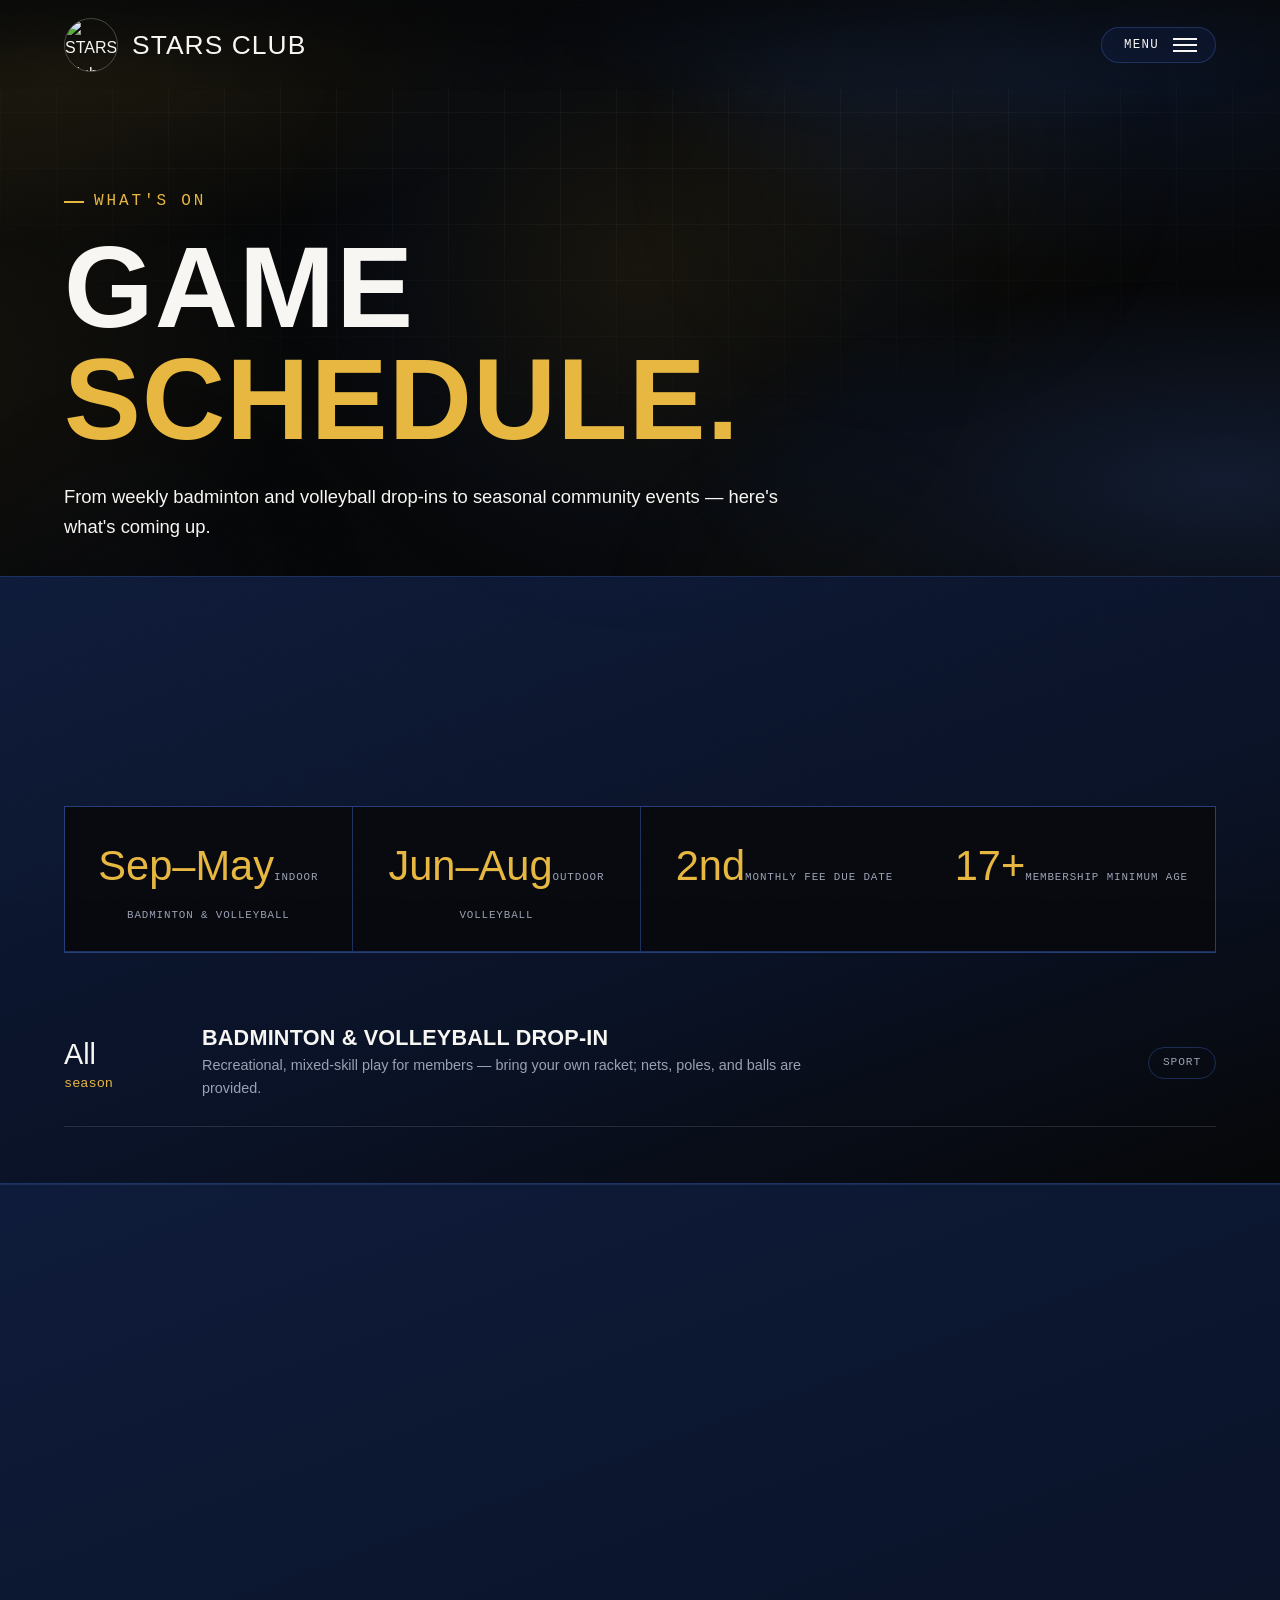
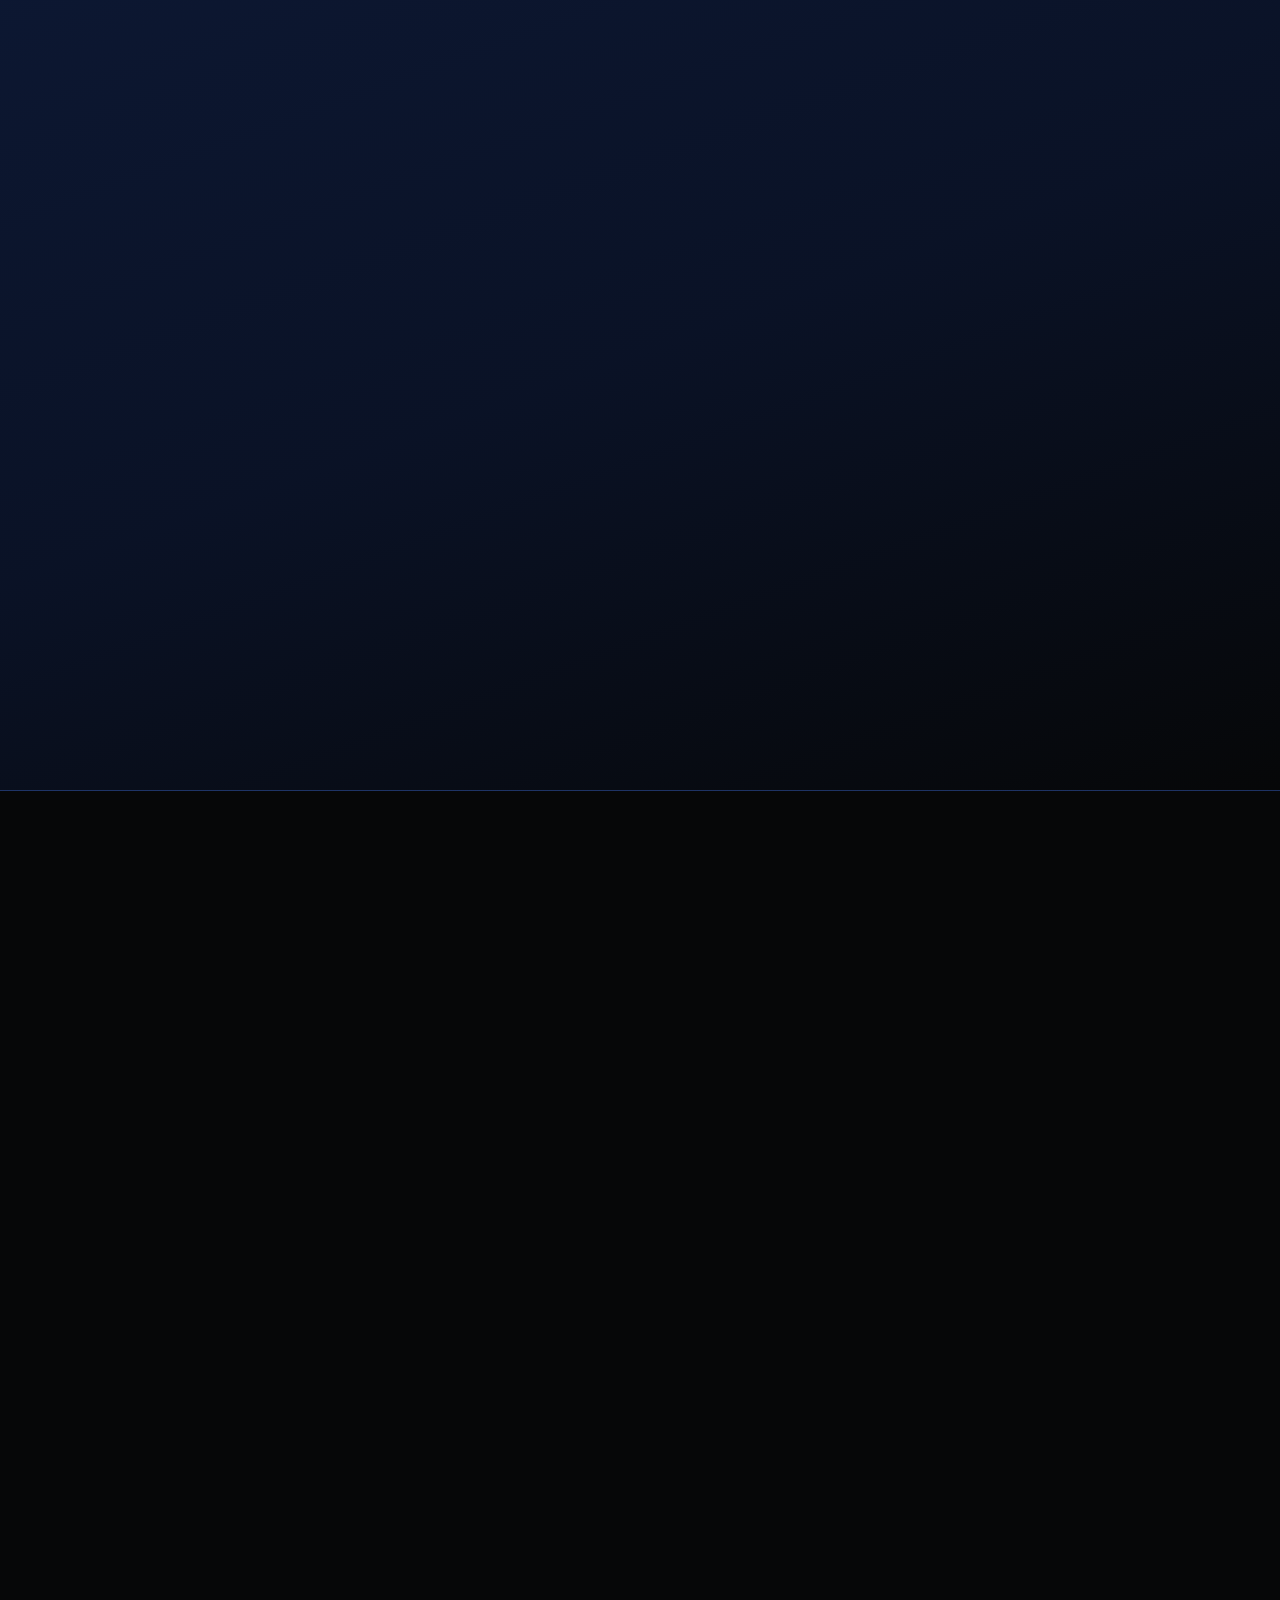
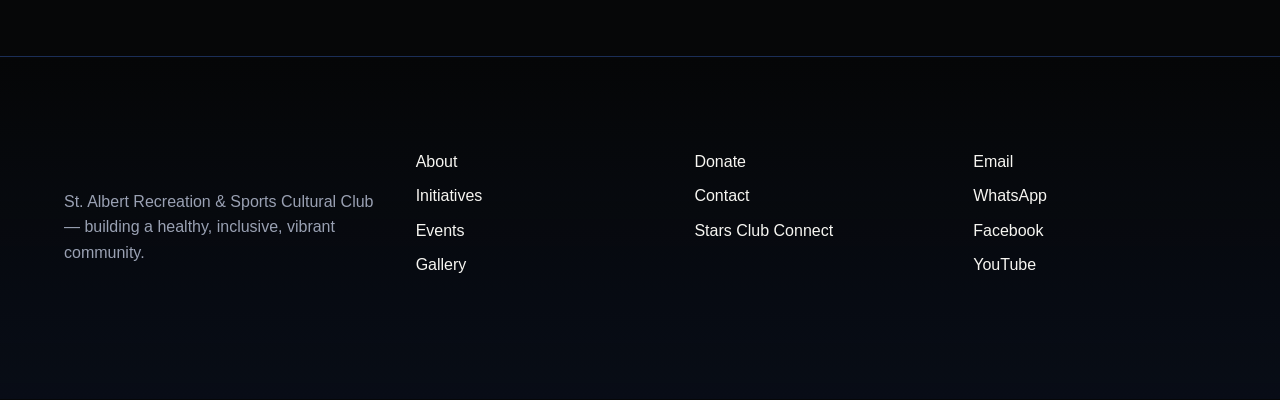
==== commit 2038c727: "Added calender" ====
--- a/events.html
+++ b/events.html
@@ -1,4 +1,4 @@
-﻿<!DOCTYPE html>
+<!DOCTYPE html>
 <html lang="en">
 
 <head>
@@ -131,6 +131,72 @@
 
     </section>
 
+    <!-- ═══════════════════════════════════════════════════════════════
+         FULL-YEAR INTERACTIVE CALENDAR  (Sep 2026 → Jun 2027)
+         ═══════════════════════════════════════════════════════════════ -->
+    <section class="bg-elev tight" data-label="Full Calendar" id="full-calendar">
+      <div class="section-head reveal">
+        <span class="eyebrow">Full Schedule</span>
+        <h2>2026 – 27 Calendar.</h2>
+        <p class="lead" style="margin-top:12px;">Browse every game session from September to June — click any highlighted day for details.</p>
+      </div>
+
+      <div class="calendar-wrapper reveal">
+        <!-- Month navigation -->
+        <div class="cal-nav">
+          <button class="cal-nav-btn cal-prev" aria-label="Previous month">
+            <svg width="20" height="20" viewBox="0 0 20 20" fill="none"><path d="M13 4L7 10L13 16" stroke="currentColor" stroke-width="2" stroke-linecap="round" stroke-linejoin="round"/></svg>
+          </button>
+          <h3 class="cal-month-title" id="cal-month-title">September 2026</h3>
+          <button class="cal-nav-btn cal-next" aria-label="Next month">
+            <svg width="20" height="20" viewBox="0 0 20 20" fill="none"><path d="M7 4L13 10L7 16" stroke="currentColor" stroke-width="2" stroke-linecap="round" stroke-linejoin="round"/></svg>
+          </button>
+        </div>
+
+        <!-- Month quick-jump pills -->
+        <div class="cal-pills" id="cal-pills"></div>
+
+        <!-- Calendar grid -->
+        <div class="cal-grid-header">
+          <span>Sun</span><span>Mon</span><span>Tue</span><span>Wed</span><span>Thu</span><span>Fri</span><span>Sat</span>
+        </div>
+        <div class="cal-grid" id="cal-grid"></div>
+
+        <!-- Event detail panel (appears when a day is clicked) -->
+        <div class="cal-detail" id="cal-detail">
+          <div class="cal-detail-inner">
+            <button class="cal-detail-close" aria-label="Close details">&times;</button>
+            <h4 id="cal-detail-date"></h4>
+            <div id="cal-detail-events"></div>
+          </div>
+        </div>
+
+        <!-- Legend -->
+        <div class="cal-legend">
+          <div class="cal-legend-item">
+            <span class="cal-legend-dot cal-legend-dot--muriel"></span>
+            <span>Muriel Martin School</span>
+          </div>
+          <div class="cal-legend-item">
+            <span class="cal-legend-dot cal-legend-dot--bellerose"></span>
+            <span>Bellerose High School</span>
+          </div>
+          <div class="cal-legend-item">
+            <span class="cal-legend-dot cal-legend-dot--badminton"></span>
+            <span>Badminton</span>
+          </div>
+          <div class="cal-legend-item">
+            <span class="cal-legend-dot cal-legend-dot--volleyball"></span>
+            <span>Volleyball</span>
+          </div>
+        </div>
+
+        <p class="cal-note">
+          <strong>Note:</strong> Gym availability is as shown in the calendar, however the City of St. Albert / School may cancel the availability if the facility is required for school purposes.
+        </p>
+      </div>
+    </section>
+
     <section data-label="Stay in the loop">
       <div class="split">
         <div class="media-frame media-reveal tilt reveal">
@@ -205,6 +271,7 @@
   <script src="https://cdn.jsdelivr.net/npm/gsap@3.12.5/dist/gsap.min.js" integrity="sha384-g4NTh/Iv5PPU4xPyhEWqPcwtNXOvdaDI8LLnyYfyNZOjKJeYQyjzQ9X5275eBjpt" crossorigin="anonymous"></script>
   <script src="https://cdn.jsdelivr.net/npm/gsap@3.12.5/dist/ScrollTrigger.min.js" integrity="sha384-Z3REaz79l2IaAZqJsSABtTbhjgOUYyV3p90XNnAPCSHg3EMTz1fouunq9WZRtj3d" crossorigin="anonymous"></script>
   <script src="js/main.js"></script>
+  <script src="js/calendar.js"></script>
 </body>
 
 </html>
--- a/css/style.css
+++ b/css/style.css
@@ -1451,6 +1451,388 @@
 .lightbox img.is-changing { opacity: 0; }
 
 /* ==========================================================================
+   FULL-YEAR CALENDAR
+   ========================================================================== */
+.calendar-wrapper {
+  max-width: 900px;
+  margin: 48px auto 0;
+  padding: 0 var(--gutter);
+}
+
+/* ── Navigation ──────────────────────────────────────────── */
+.cal-nav {
+  display: flex;
+  align-items: center;
+  justify-content: center;
+  gap: 24px;
+  margin-bottom: 20px;
+}
+.cal-month-title {
+  min-width: 280px;
+  text-align: center;
+  font-size: clamp(1.6rem, 4vw, 2.4rem);
+  letter-spacing: 0.04em;
+  color: var(--text);
+  transition: opacity 0.3s var(--ease);
+}
+.cal-nav-btn {
+  width: 44px;
+  height: 44px;
+  border-radius: 50%;
+  border: 1px solid var(--border-strong);
+  background: rgba(14, 27, 58, 0.5);
+  color: var(--text);
+  cursor: pointer;
+  display: flex;
+  align-items: center;
+  justify-content: center;
+  transition: all 0.3s var(--ease);
+  flex-shrink: 0;
+}
+.cal-nav-btn:hover {
+  border-color: var(--accent);
+  background: rgba(231, 183, 64, 0.1);
+  color: var(--accent);
+  transform: scale(1.08);
+}
+.cal-nav-btn:disabled {
+  opacity: 0.25;
+  cursor: not-allowed;
+  transform: none;
+}
+
+/* ── Quick-jump month pills ──────────────────────────────── */
+.cal-pills {
+  display: flex;
+  flex-wrap: wrap;
+  justify-content: center;
+  gap: 8px;
+  margin-bottom: 28px;
+}
+.cal-pill {
+  font-family: var(--font-mono);
+  font-size: 0.72rem;
+  letter-spacing: 0.1em;
+  text-transform: uppercase;
+  padding: 6px 14px;
+  border-radius: 100px;
+  border: 1px solid var(--border);
+  background: transparent;
+  color: var(--text-muted);
+  cursor: pointer;
+  transition: all 0.3s var(--ease);
+  white-space: nowrap;
+}
+.cal-pill:hover {
+  border-color: var(--accent-soft);
+  color: var(--accent-soft);
+  background: rgba(231, 183, 64, 0.06);
+}
+.cal-pill.is-active {
+  border-color: var(--accent);
+  color: var(--bg);
+  background: var(--accent);
+  font-weight: 600;
+}
+
+/* ── Day-of-week header ──────────────────────────────────── */
+.cal-grid-header {
+  display: grid;
+  grid-template-columns: repeat(7, 1fr);
+  gap: 2px;
+  margin-bottom: 4px;
+}
+.cal-grid-header span {
+  text-align: center;
+  padding: 10px 0;
+  font-family: var(--font-mono);
+  font-size: 0.75rem;
+  letter-spacing: 0.14em;
+  text-transform: uppercase;
+  color: var(--accent-dim);
+}
+
+/* ── Calendar day grid ───────────────────────────────────── */
+.cal-grid {
+  display: grid;
+  grid-template-columns: repeat(7, 1fr);
+  gap: 2px;
+  margin-bottom: 24px;
+  min-height: 420px;
+}
+.cal-day {
+  position: relative;
+  aspect-ratio: 1;
+  border-radius: 8px;
+  border: 1px solid transparent;
+  background: rgba(14, 27, 58, 0.22);
+  display: flex;
+  flex-direction: column;
+  align-items: center;
+  justify-content: flex-start;
+  padding-top: 10px;
+  gap: 4px;
+  transition: all 0.3s var(--ease);
+  cursor: default;
+  overflow: hidden;
+}
+.cal-day .cal-day-num {
+  font-family: var(--font-display);
+  font-size: 1.15rem;
+  font-weight: 700;
+  color: var(--text-muted);
+  line-height: 1;
+  transition: color 0.3s var(--ease);
+}
+.cal-day.is-empty {
+  background: transparent;
+  border-color: transparent;
+}
+.cal-day.is-today {
+  border-color: var(--accent);
+  box-shadow: 0 0 16px rgba(231, 183, 64, 0.15);
+}
+.cal-day.is-today .cal-day-num {
+  color: var(--accent);
+}
+
+/* ── Day with events ─────────────────────────────────────── */
+.cal-day.has-events {
+  cursor: pointer;
+  border-color: var(--border);
+  background: rgba(14, 27, 58, 0.45);
+}
+.cal-day.has-events:hover {
+  border-color: var(--accent);
+  background: rgba(14, 27, 58, 0.7);
+  transform: translateY(-2px) scale(1.03);
+  box-shadow: 0 8px 24px rgba(0, 0, 0, 0.35), 0 0 12px rgba(231, 183, 64, 0.1);
+  z-index: 2;
+}
+.cal-day.has-events:hover .cal-day-num {
+  color: var(--accent);
+}
+.cal-day.has-events.is-selected {
+  border-color: var(--accent);
+  background: rgba(231, 183, 64, 0.12);
+  transform: translateY(-2px) scale(1.03);
+  box-shadow: 0 8px 24px rgba(0, 0, 0, 0.4), 0 0 20px rgba(231, 183, 64, 0.15);
+  z-index: 2;
+}
+.cal-day.has-events.is-selected .cal-day-num {
+  color: var(--accent);
+}
+
+/* ── Event indicator dots ────────────────────────────────── */
+.cal-day-dots {
+  display: flex;
+  gap: 3px;
+  flex-wrap: wrap;
+  justify-content: center;
+  max-width: 60%;
+}
+.cal-dot {
+  width: 6px;
+  height: 6px;
+  border-radius: 50%;
+  flex-shrink: 0;
+}
+.cal-dot--badminton { background: #4fc3f7; }
+.cal-dot--volleyball { background: #ff8a65; }
+
+/* ── Venue bar indicator ─────────────────────────────────── */
+.cal-venue-bar {
+  position: absolute;
+  bottom: 0;
+  left: 0;
+  right: 0;
+  height: 3px;
+  border-radius: 0 0 8px 8px;
+}
+.cal-venue-bar--muriel { background: linear-gradient(90deg, #7c4dff, #b388ff); }
+.cal-venue-bar--bellerose { background: linear-gradient(90deg, #00c853, #69f0ae); }
+
+/* ── Detail panel ────────────────────────────────────────── */
+.cal-detail {
+  max-height: 0;
+  overflow: hidden;
+  transition: max-height 0.5s var(--ease), opacity 0.4s var(--ease);
+  opacity: 0;
+  margin-bottom: 8px;
+}
+.cal-detail.is-open {
+  max-height: 500px;
+  opacity: 1;
+}
+.cal-detail-inner {
+  position: relative;
+  background: linear-gradient(135deg, rgba(14, 27, 58, 0.7), rgba(6, 7, 8, 0.8));
+  border: 1px solid var(--border-strong);
+  border-radius: 12px;
+  padding: 28px 32px;
+  margin-top: 8px;
+  backdrop-filter: blur(12px);
+}
+.cal-detail-close {
+  position: absolute;
+  top: 12px;
+  right: 16px;
+  background: none;
+  border: none;
+  color: var(--text-muted);
+  font-size: 1.5rem;
+  cursor: pointer;
+  transition: color 0.2s;
+  line-height: 1;
+  padding: 4px;
+}
+.cal-detail-close:hover { color: var(--accent); }
+.cal-detail h4 {
+  font-size: 1.3rem;
+  color: var(--accent);
+  margin-bottom: 16px;
+  letter-spacing: 0.04em;
+}
+
+/* ── Event card in detail panel ──────────────────────────── */
+.cal-event-card {
+  display: flex;
+  align-items: flex-start;
+  gap: 14px;
+  padding: 14px 16px;
+  border-radius: 8px;
+  background: rgba(247, 246, 242, 0.03);
+  border: 1px solid var(--border);
+  transition: background 0.3s var(--ease), border-color 0.3s;
+}
+.cal-event-card + .cal-event-card {
+  margin-top: 10px;
+}
+.cal-event-card:hover {
+  background: rgba(247, 246, 242, 0.06);
+  border-color: var(--border-strong);
+}
+.cal-event-icon {
+  width: 36px;
+  height: 36px;
+  border-radius: 8px;
+  display: flex;
+  align-items: center;
+  justify-content: center;
+  font-size: 1.1rem;
+  flex-shrink: 0;
+}
+.cal-event-icon--badminton { background: rgba(79, 195, 247, 0.15); color: #4fc3f7; }
+.cal-event-icon--volleyball { background: rgba(255, 138, 101, 0.15); color: #ff8a65; }
+.cal-event-info h5 {
+  font-family: var(--font-display);
+  font-size: 1rem;
+  font-weight: 600;
+  text-transform: uppercase;
+  letter-spacing: 0.04em;
+  color: var(--text);
+  margin-bottom: 4px;
+}
+.cal-event-info p {
+  font-size: 0.85rem;
+  color: var(--text-muted);
+  line-height: 1.45;
+}
+.cal-event-info .cal-venue-tag {
+  display: inline-block;
+  font-family: var(--font-mono);
+  font-size: 0.68rem;
+  letter-spacing: 0.08em;
+  text-transform: uppercase;
+  padding: 3px 8px;
+  border-radius: 4px;
+  margin-top: 6px;
+}
+.cal-venue-tag--muriel {
+  background: rgba(124, 77, 255, 0.15);
+  color: #b388ff;
+}
+.cal-venue-tag--bellerose {
+  background: rgba(0, 200, 83, 0.15);
+  color: #69f0ae;
+}
+
+/* ── Legend ───────────────────────────────────────────────── */
+.cal-legend {
+  display: flex;
+  flex-wrap: wrap;
+  justify-content: center;
+  gap: 20px;
+  padding: 16px 0;
+  margin-top: 12px;
+  border-top: 1px solid var(--border);
+}
+.cal-legend-item {
+  display: flex;
+  align-items: center;
+  gap: 8px;
+  font-family: var(--font-mono);
+  font-size: 0.72rem;
+  letter-spacing: 0.08em;
+  text-transform: uppercase;
+  color: var(--text-muted);
+}
+.cal-legend-dot {
+  width: 10px;
+  height: 10px;
+  border-radius: 50%;
+}
+.cal-legend-dot--muriel { background: linear-gradient(135deg, #7c4dff, #b388ff); }
+.cal-legend-dot--bellerose { background: linear-gradient(135deg, #00c853, #69f0ae); }
+.cal-legend-dot--badminton { background: #4fc3f7; }
+.cal-legend-dot--volleyball { background: #ff8a65; }
+
+/* ── Footnote ────────────────────────────────────────────── */
+.cal-note {
+  text-align: center;
+  font-size: 0.8rem;
+  color: var(--text-muted);
+  margin-top: 16px;
+  padding: 14px 20px;
+  border-radius: 8px;
+  background: rgba(231, 183, 64, 0.04);
+  border: 1px solid rgba(231, 183, 64, 0.1);
+  max-width: 100%;
+}
+.cal-note strong {
+  color: var(--accent);
+}
+
+/* ── Responsive calendar ─────────────────────────────────── */
+@media (max-width: 640px) {
+  .cal-day {
+    aspect-ratio: auto;
+    min-height: 52px;
+    padding-top: 6px;
+    border-radius: 6px;
+  }
+  .cal-day .cal-day-num { font-size: 0.9rem; }
+  .cal-dot { width: 4px; height: 4px; }
+  .cal-venue-bar { height: 2px; }
+  .cal-nav { gap: 12px; }
+  .cal-month-title { min-width: auto; font-size: 1.3rem; }
+  .cal-detail-inner { padding: 20px 16px; }
+  .cal-grid { min-height: 320px; }
+  .cal-pills { gap: 5px; }
+  .cal-pill { font-size: 0.62rem; padding: 4px 10px; }
+  .cal-legend { gap: 12px; }
+}
+
+/* ── Calendar day enter animation ────────────────────────── */
+@keyframes calDayIn {
+  from { opacity: 0; transform: scale(0.85) translateY(8px); }
+  to   { opacity: 1; transform: scale(1) translateY(0); }
+}
+.cal-day.cal-animate {
+  animation: calDayIn 0.35s var(--ease) both;
+}
+
+/* ==========================================================================
    Reduced motion safety net
    ========================================================================== */
 @media (prefers-reduced-motion: reduce) {
@@ -1458,4 +1840,5 @@
   .page-transition-overlay { display: none !important; }
   .site-header { transition: none !important; transform: none !important; }
   .showcase-card.is-focused, .showcase-card.is-defocused { transform: none !important; }
-}
+  .cal-day.cal-animate { animation: none !important; }
+}
